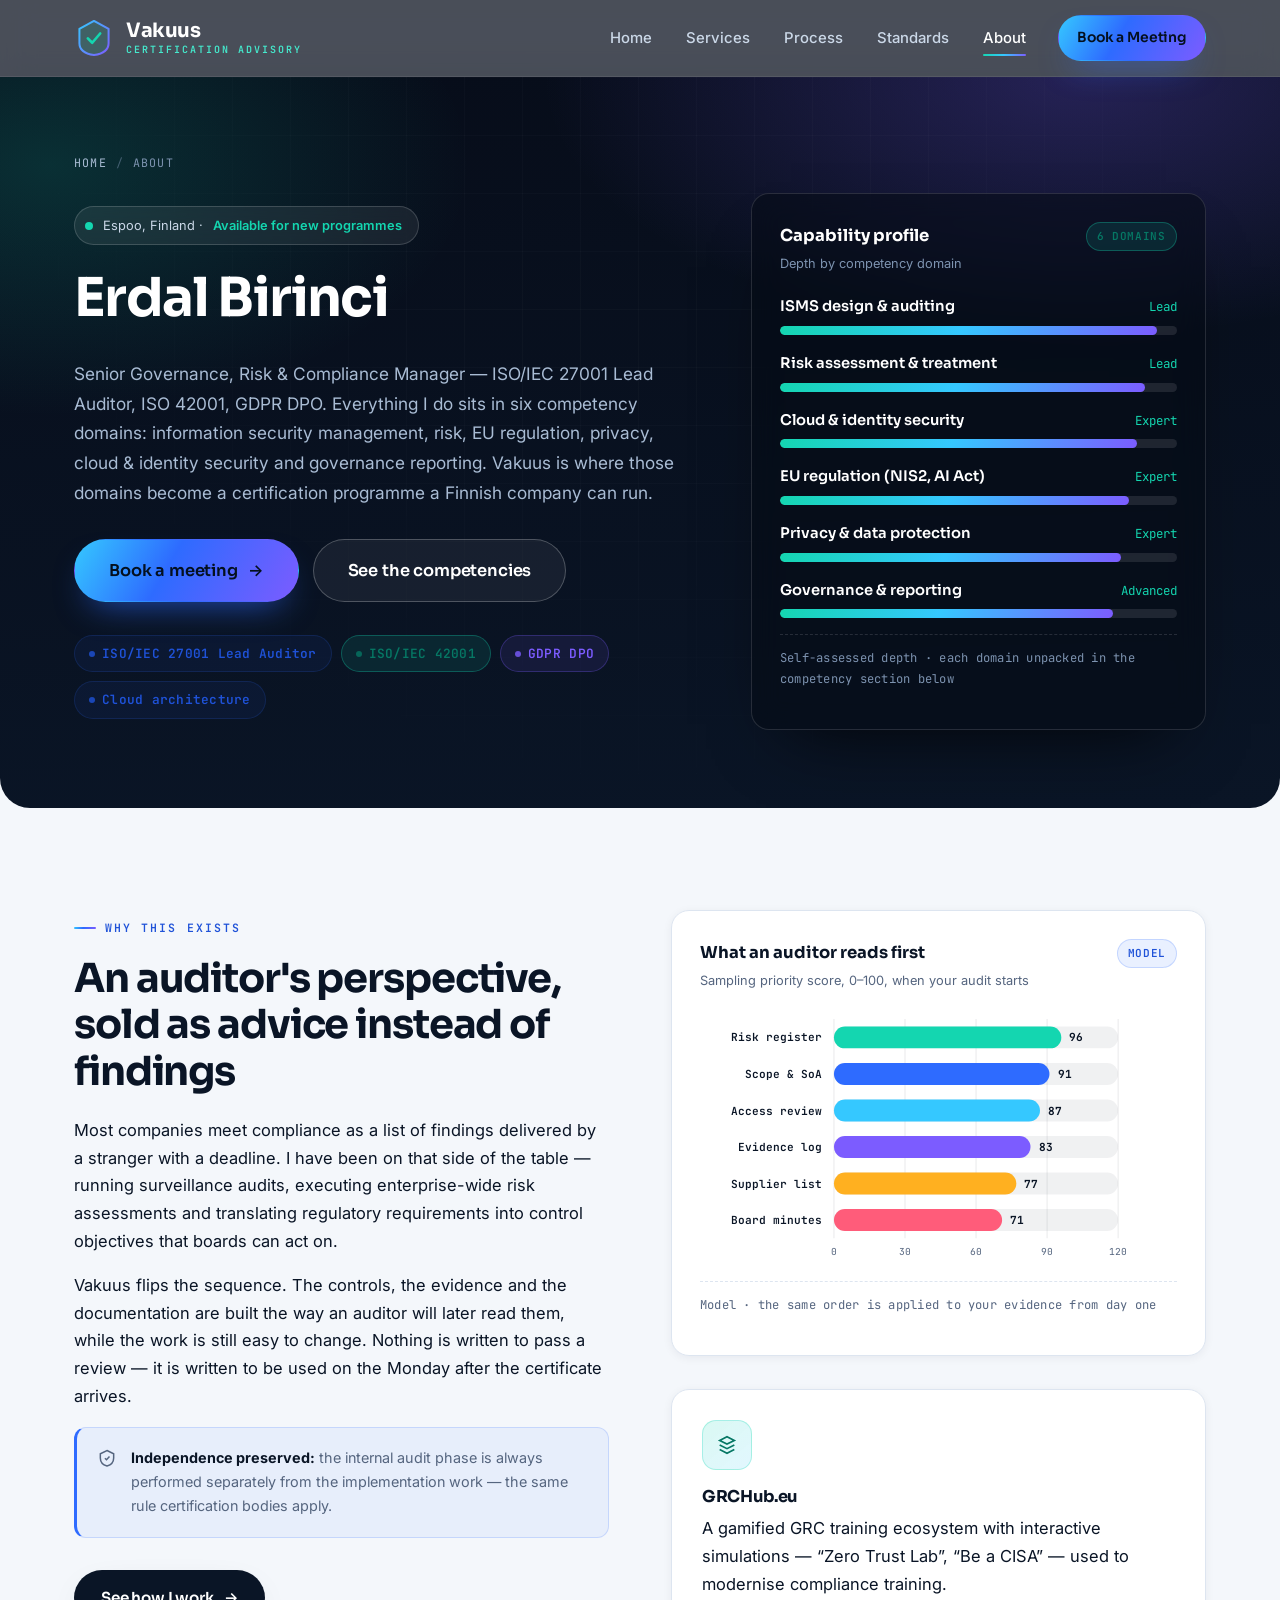
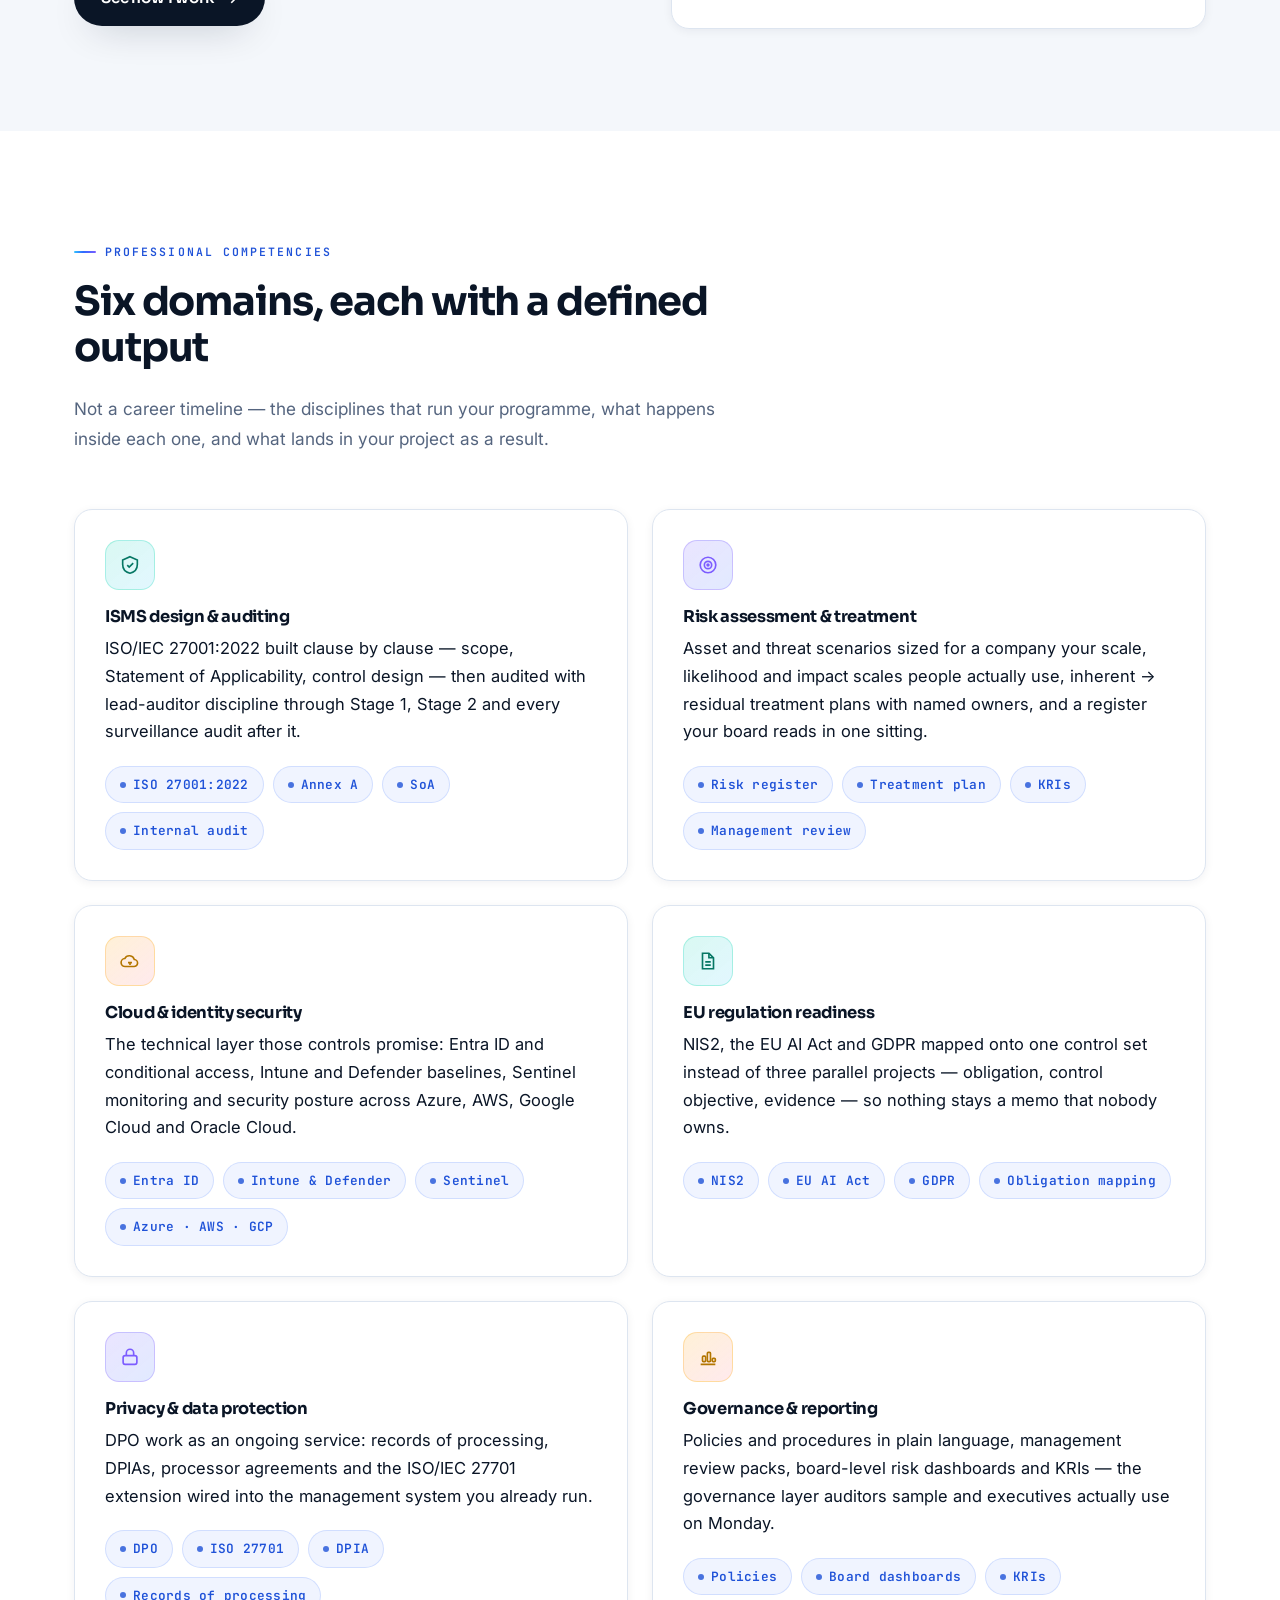
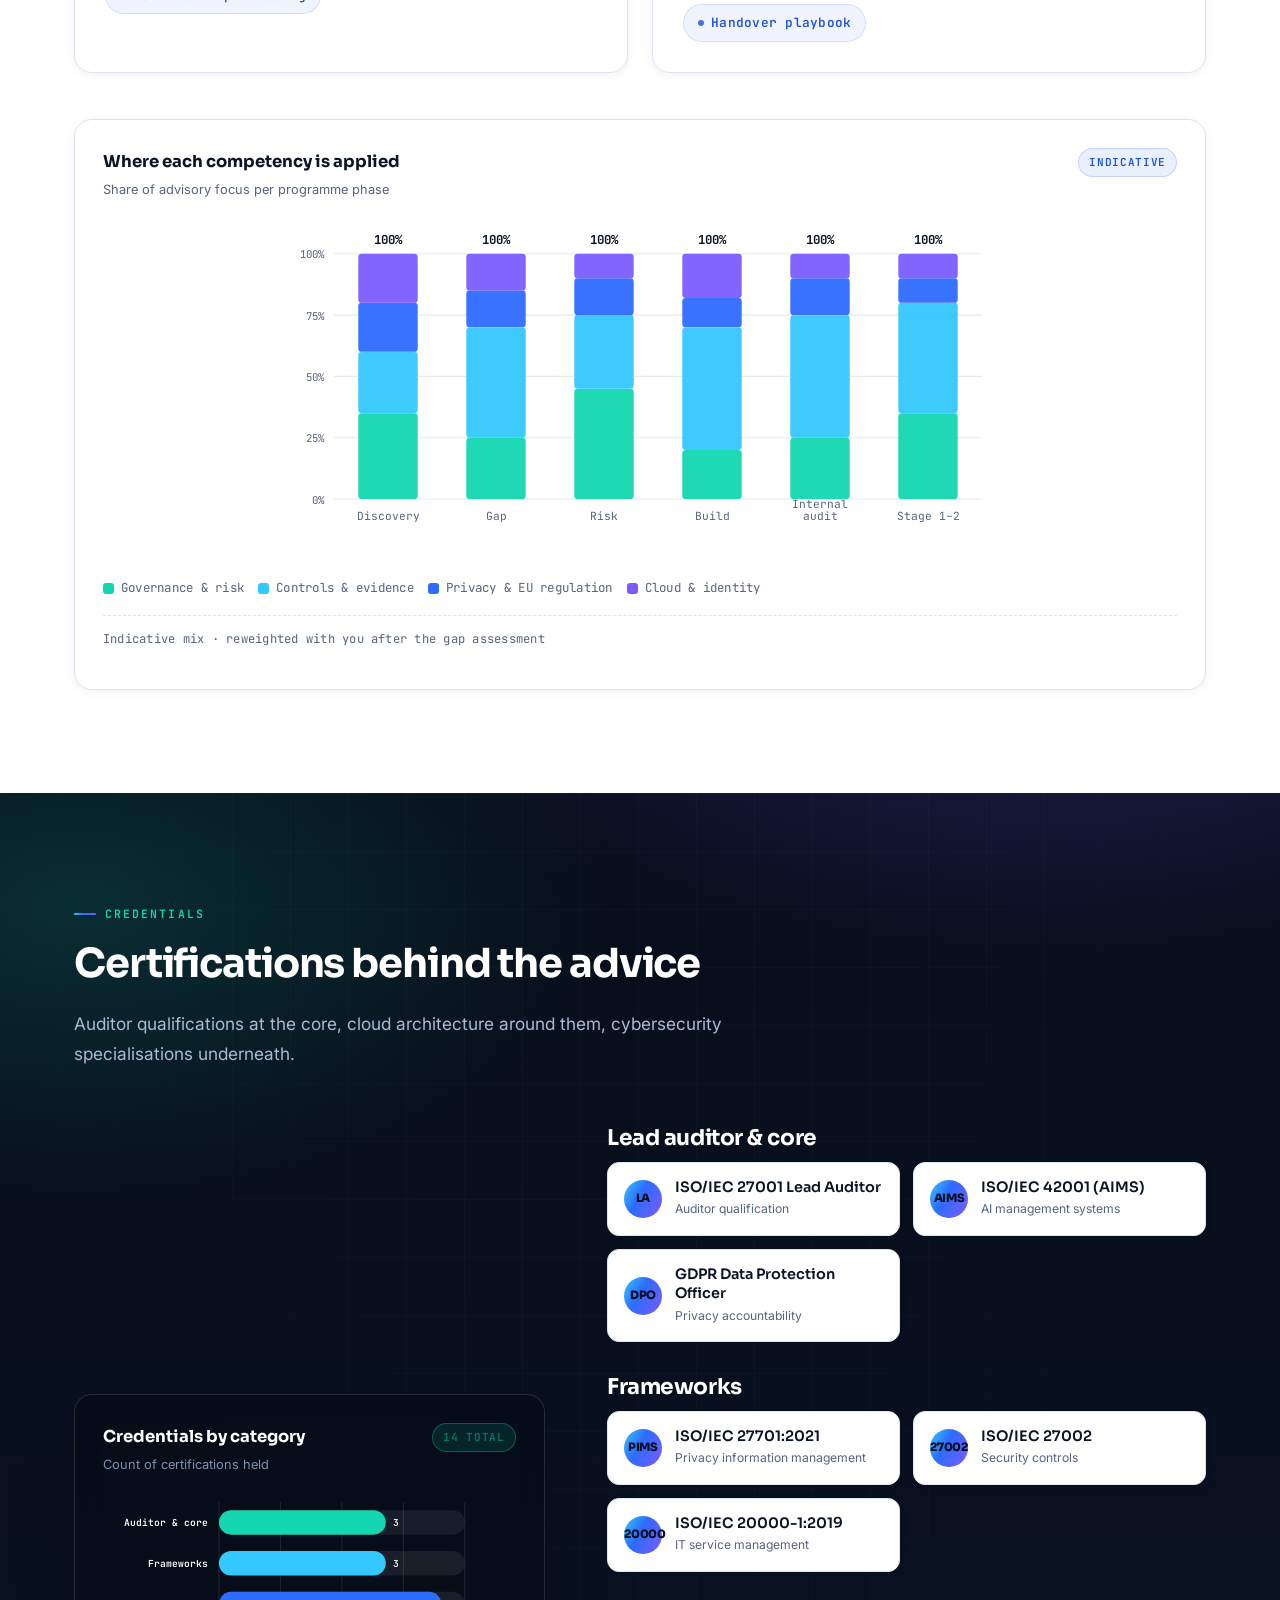
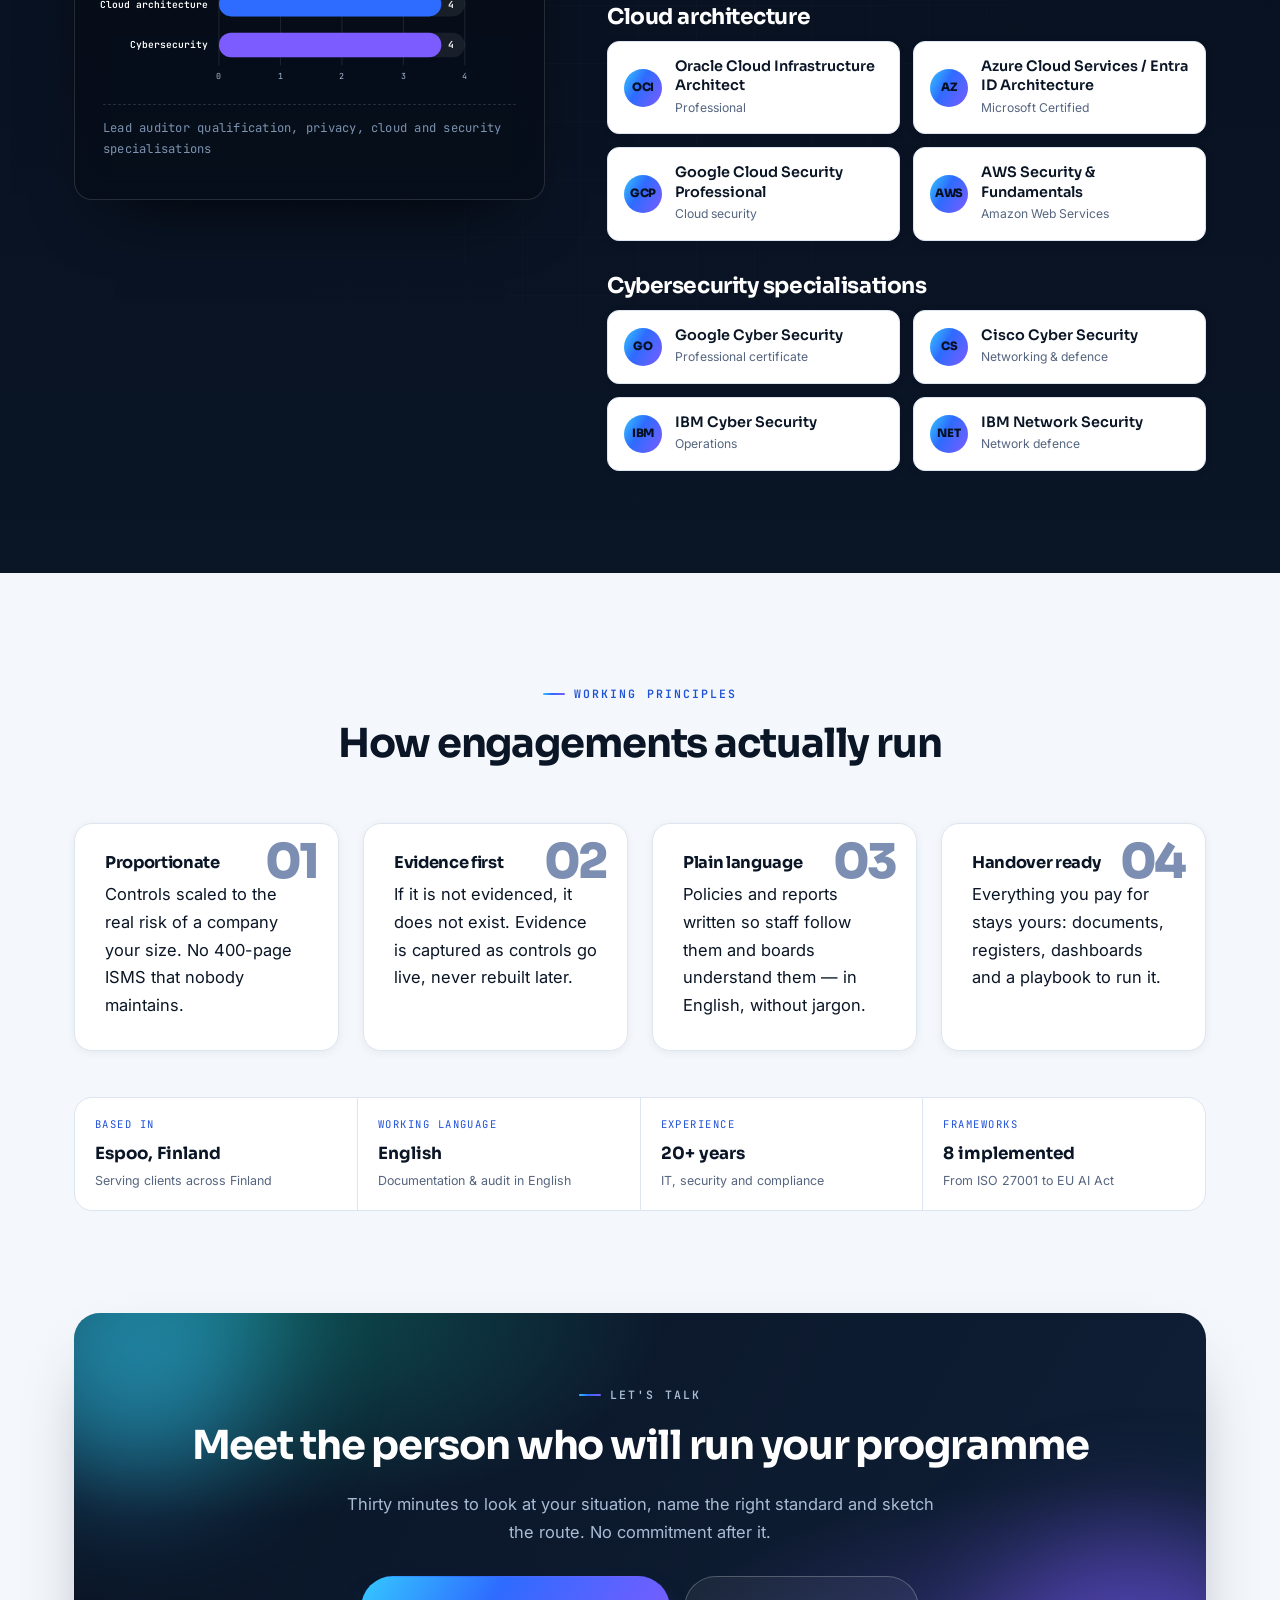
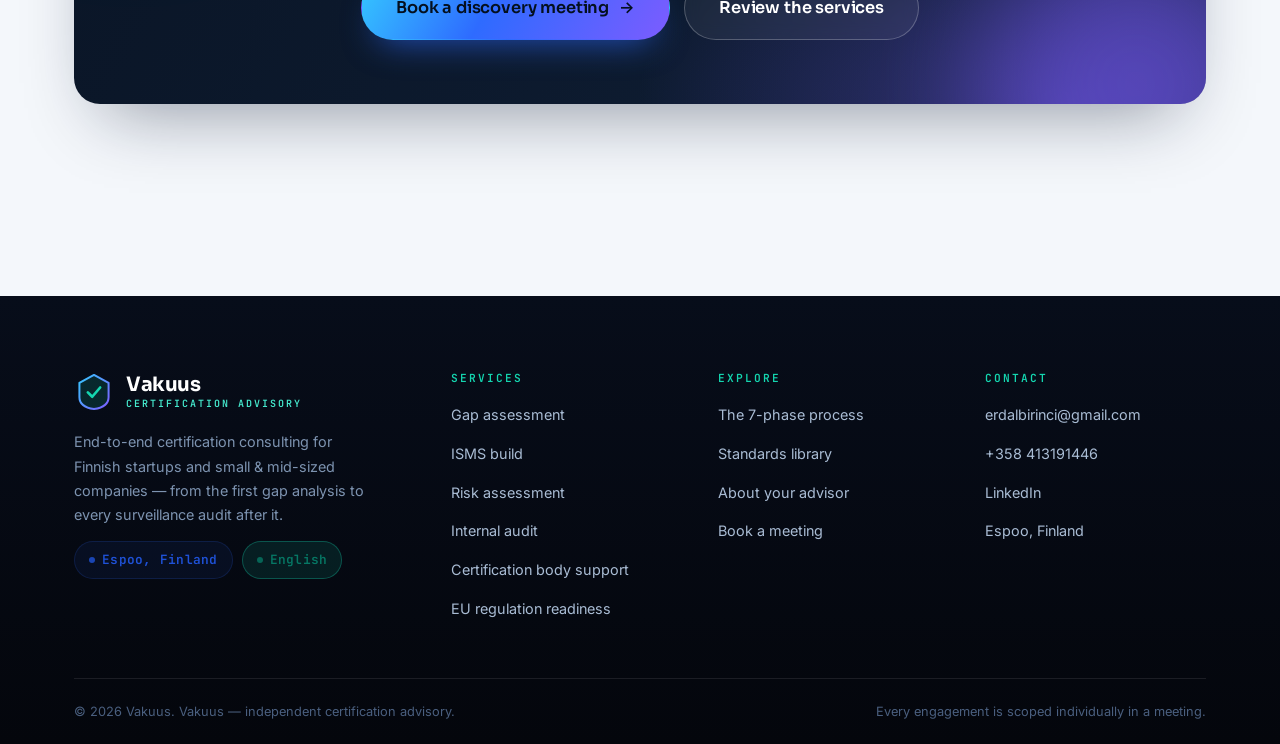
==== about.html @ d01d2ae3 "Initial commit: Vakuus certification advisory marketing site" ====
<!DOCTYPE html>
<html lang="en">
<head>
<meta charset="utf-8">
<meta name="viewport" content="width=device-width, initial-scale=1">
<title>About — Erdal Birinci, ISO 27001 Lead Auditor &amp; Senior GRC Manager | Vakuus</title>
<meta name="description" content="Erdal Birinci is an ISO/IEC 27001 Lead Auditor and Senior GRC Manager working across six competency domains: ISMS design, risk assessment, EU regulation, privacy, cloud &amp; identity security and governance reporting — the advisor behind Vakuus in Espoo, Finland.">
<meta name="theme-color" content="#070d1a">
<meta property="og:type" content="profile">
<meta property="og:title" content="About your advisor — Vakuus">
<meta property="og:description" content="Six competency domains — ISMS design, risk, EU regulation, privacy, cloud &amp; identity security and governance reporting — and an auditor's eye for what passes the audit.">
<meta property="og:locale" content="en_GB">
<link rel="canonical" href="https://vakuus.fi/about.html">
<link rel="icon" href="data:image/svg+xml,%3Csvg xmlns='http://www.w3.org/2000/svg' viewBox='0 0 64 64'%3E%3Cdefs%3E%3ClinearGradient id='g' x1='0' y1='0' x2='1' y2='1'%3E%3Cstop offset='0' stop-color='%2335c8ff'/%3E%3Cstop offset='1' stop-color='%237c5cff'/%3E%3C/linearGradient%3E%3C/defs%3E%3Crect width='64' height='64' rx='14' fill='%23070d1a'/%3E%3Cpath d='M15 17h10l7 23 7-23h10L36 50h-8z' fill='url(%23g)'/%3E%3C/svg%3E">
<link rel="preconnect" href="https://fonts.googleapis.com">
<link rel="preconnect" href="https://fonts.gstatic.com" crossorigin>
<link href="https://fonts.googleapis.com/css2?family=Sora:wght@400;600;700;800&amp;family=Inter:wght@400;500;600;700&amp;family=JetBrains+Mono:wght@400;600&amp;display=swap" rel="stylesheet">
<link rel="stylesheet" href="assets/css/style.css">
</head>
<body>
<a class="skip-link" href="#main">Skip to content</a>

<header class="site-header">
  <div class="container nav-wrap">
    <a class="brand" href="index.html">
      <svg class="brand-mark" viewBox="0 0 48 48" aria-hidden="true">
        <defs><linearGradient id="bm1" x1="0" y1="0" x2="1" y2="1"><stop offset="0" stop-color="#35c8ff"/><stop offset="1" stop-color="#7c5cff"/></linearGradient></defs>
        <path d="M24 3.5 41.5 13v17.2c0 8.1-7.3 12.6-17.5 14.3C13.8 42.8 6.5 38.3 6.5 30.2V13z" fill="rgba(20,214,176,.14)" stroke="url(#bm1)" stroke-width="2.4" stroke-linejoin="round"/>
        <path d="M16.6 24.4l5.3 5.3 9.5-11.1" fill="none" stroke="#14d6b0" stroke-width="3.2" stroke-linecap="round" stroke-linejoin="round"/>
      </svg>
      <span class="brand-text">
        <span class="brand-name">Vakuus</span>
        <span class="brand-tag">Certification Advisory</span>
      </span>
    </a>
    <button class="nav-toggle" type="button" aria-label="Toggle navigation" aria-expanded="false" aria-controls="site-nav">
      <span></span><span></span><span></span>
    </button>
    <nav class="nav" id="site-nav" data-nav>
      <a href="index.html">Home</a>
      <a href="services.html">Services</a>
      <a href="process.html">Process</a>
      <a href="standards.html">Standards</a>
      <a href="about.html">About</a>
      <a class="btn btn-primary btn-sm nav-cta" href="contact.html">Book a Meeting</a>
    </nav>
  </div>
</header>

<main id="main">

  <!-- ============================ PAGE HERO ============================ -->
  <section class="page-hero">
    <div class="bg-grid" aria-hidden="true"></div>
    <div class="container">
      <nav class="breadcrumb" aria-label="Breadcrumb">
        <a href="index.html">Home</a><span class="sep">/</span><span>About</span>
      </nav>
      <div class="split split--wide-left">
        <div>
          <span class="hero-badge reveal"><span class="pulse-dot" aria-hidden="true"></span> Espoo, Finland · <b>Available for new programmes</b></span>
          <h1 class="h1 reveal" data-delay="1">Erdal Birinci</h1>
          <p class="lead reveal" data-delay="2">
            Senior Governance, Risk &amp; Compliance Manager — ISO/IEC 27001 Lead Auditor, ISO 42001,
            GDPR DPO. Everything I do sits in six competency domains: information security management,
            risk, EU regulation, privacy, cloud &amp; identity security and governance reporting.
            Vakuus is where those domains become a certification programme a Finnish company can run.
          </p>
          <div class="btn-group mt-3 reveal" data-delay="3">
            <a class="btn btn-primary btn-lg btn-arrow" href="contact.html">Book a meeting</a>
            <a class="btn btn-ghost btn-lg" href="#competencies">See the competencies</a>
          </div>
          <div class="chip-row mt-3 reveal" data-delay="4">
            <span class="chip">ISO/IEC 27001 Lead Auditor</span>
            <span class="chip chip--aurora">ISO/IEC 42001</span>
            <span class="chip chip--violet">GDPR DPO</span>
            <span class="chip">Cloud architecture</span>
          </div>
        </div>

        <div class="panel panel--dark reveal" data-delay="2">
          <div class="panel-head">
            <div>
              <p class="panel-title">Capability profile</p>
              <p class="panel-sub">Depth by competency domain</p>
            </div>
            <span class="badge badge--aurora">6 domains</span>
          </div>
          <div class="fit-row"><div class="fit-head"><span class="fit-label">ISMS design &amp; auditing</span><span class="fit-value">Lead</span></div><div class="fit-track"><i class="fit-fill" data-fill="95%"></i></div></div>
          <div class="fit-row"><div class="fit-head"><span class="fit-label">Risk assessment &amp; treatment</span><span class="fit-value">Lead</span></div><div class="fit-track"><i class="fit-fill" data-fill="92%"></i></div></div>
          <div class="fit-row"><div class="fit-head"><span class="fit-label">Cloud &amp; identity security</span><span class="fit-value">Expert</span></div><div class="fit-track"><i class="fit-fill" data-fill="90%"></i></div></div>
          <div class="fit-row"><div class="fit-head"><span class="fit-label">EU regulation (NIS2, AI Act)</span><span class="fit-value">Expert</span></div><div class="fit-track"><i class="fit-fill" data-fill="88%"></i></div></div>
          <div class="fit-row"><div class="fit-head"><span class="fit-label">Privacy &amp; data protection</span><span class="fit-value">Expert</span></div><div class="fit-track"><i class="fit-fill" data-fill="86%"></i></div></div>
          <div class="fit-row"><div class="fit-head"><span class="fit-label">Governance &amp; reporting</span><span class="fit-value">Advanced</span></div><div class="fit-track"><i class="fit-fill" data-fill="84%"></i></div></div>
          <p class="panel-foot">Self-assessed depth · each domain unpacked in the competency section below</p>
        </div>
      </div>
    </div>
  </section>

  <!-- ============================ STORY ============================ -->
  <section class="section">
    <div class="container">
      <div class="split split--top">
        <div class="sticky-col">
          <p class="eyebrow reveal">Why this exists</p>
          <h2 class="h2 reveal" data-delay="1">An auditor's perspective, sold as advice instead of findings</h2>
          <p class="reveal" data-delay="2">
            Most companies meet compliance as a list of findings delivered by a stranger with a deadline.
            I have been on that side of the table — running surveillance audits, executing enterprise-wide risk
            assessments and translating regulatory requirements into control objectives that boards can act on.
          </p>
          <p class="reveal" data-delay="2">
            Vakuus flips the sequence. The controls, the evidence and the documentation are built the way an
            auditor will later read them, while the work is still easy to change. Nothing is written to pass a
            review — it is written to be used on the Monday after the certificate arrives.
          </p>
          <div class="notice reveal" data-delay="3">
            <svg width="20" height="20" viewBox="0 0 24 24" fill="none" stroke="currentColor" stroke-width="1.8" style="flex:none;margin-top:2px" aria-hidden="true"><path d="M12 3l8 4v5c0 5-3.4 8.3-8 9.5C7.4 20.3 4 17 4 12V7z"/><path d="M9.5 12.2l1.9 1.9 3.6-4"/></svg>
            <div><b>Independence preserved:</b> the internal audit phase is always performed separately from the implementation work — the same rule certification bodies apply.</div>
          </div>
          <div class="btn-group mt-3 reveal" data-delay="3">
            <a class="btn btn-dark btn-arrow" href="process.html">See how I work</a>
          </div>
        </div>

        <div>
          <div class="panel reveal" data-delay="1">
            <div class="panel-head">
              <div>
                <p class="panel-title">What an auditor reads first</p>
                <p class="panel-sub">Sampling priority score, 0–100, when your audit starts</p>
              </div>
              <span class="badge">Model</span>
            </div>
            <svg class="chart" data-chart="bars" data-chart-config='{"labels":["Risk register","Scope &amp; SoA","Access review","Evidence log","Supplier list","Board minutes"],"values":[96,91,87,83,77,71],"unit":"","horizontal":true,"width":470,"height":250,"grid":4,"colors":["#14d6b0","#2e6bff","#35c8ff","#7c5cff","#ffb020","#ff5c7a"]}' role="img" aria-label="Model chart: sampling priority of six audit documents, highest first"></svg>
            <p class="panel-foot">Model · the same order is applied to your evidence from day one</p>
          </div>

          <div class="grid mt-3">
            <div class="card reveal">
              <div class="card-icon card-icon--aurora" aria-hidden="true">
                <svg width="22" height="22" viewBox="0 0 24 24" fill="none" stroke="currentColor" stroke-width="1.8"><path d="M4 7l8-4 8 4-8 4z"/><path d="M4 12l8 4 8-4M4 17l8 4 8-4"/></svg>
              </div>
              <h3 class="h4">GRCHub.eu</h3>
              <p class="mb-0">A gamified GRC training ecosystem with interactive simulations — “Zero Trust Lab”, “Be a CISA” — used to modernise compliance training.</p>
            </div>
          </div>
        </div>
      </div>
    </div>
  </section>

  <!-- ============================ COMPETENCIES ============================ -->
  <section class="section section--paper-2" id="competencies">
    <div class="container">
      <div class="section-head">
        <p class="eyebrow reveal">Professional competencies</p>
        <h2 class="h2 reveal" data-delay="1">Six domains, each with a defined output</h2>
        <p class="lead reveal" data-delay="2">Not a career timeline — the disciplines that run your programme, what happens inside each one, and what lands in your project as a result.</p>
      </div>

      <div class="grid grid-2">
        <div class="card reveal">
          <div class="card-icon card-icon--aurora" aria-hidden="true">
            <svg width="22" height="22" viewBox="0 0 24 24" fill="none" stroke="currentColor" stroke-width="1.8"><path d="M12 3l8 3.5v5c0 5-3.4 8.4-8 9.5-4.6-1.1-8-4.5-8-9.5v-5z"/><path d="M9 12.2l2.1 2.1L15.5 10"/></svg>
          </div>
          <h3 class="h4">ISMS design &amp; auditing</h3>
          <p>ISO/IEC 27001:2022 built clause by clause — scope, Statement of Applicability, control design — then audited with lead-auditor discipline through Stage 1, Stage 2 and every surveillance audit after it.</p>
          <div class="chip-row mt-2">
            <span class="chip">ISO 27001:2022</span>
            <span class="chip">Annex A</span>
            <span class="chip">SoA</span>
            <span class="chip">Internal audit</span>
          </div>
        </div>

        <div class="card reveal" data-delay="1">
          <div class="card-icon card-icon--violet" aria-hidden="true">
            <svg width="22" height="22" viewBox="0 0 24 24" fill="none" stroke="currentColor" stroke-width="1.8"><circle cx="12" cy="12" r="8.5"/><circle cx="12" cy="12" r="4"/><circle cx="12" cy="12" r="1"/></svg>
          </div>
          <h3 class="h4">Risk assessment &amp; treatment</h3>
          <p>Asset and threat scenarios sized for a company your scale, likelihood and impact scales people actually use, inherent → residual treatment plans with named owners, and a register your board reads in one sitting.</p>
          <div class="chip-row mt-2">
            <span class="chip">Risk register</span>
            <span class="chip">Treatment plan</span>
            <span class="chip">KRIs</span>
            <span class="chip">Management review</span>
          </div>
        </div>

        <div class="card reveal" data-delay="2">
          <div class="card-icon card-icon--amber" aria-hidden="true">
            <svg width="22" height="22" viewBox="0 0 24 24" fill="none" stroke="currentColor" stroke-width="1.8"><path d="M7 18h9.2a3.8 3.8 0 0 0 .5-7.6A5.6 5.6 0 0 0 6.3 9.3 3.9 3.9 0 0 0 7 18z"/><path d="M9.8 13.8h4.4M12 13.8v2.6"/></svg>
          </div>
          <h3 class="h4">Cloud &amp; identity security</h3>
          <p>The technical layer those controls promise: Entra ID and conditional access, Intune and Defender baselines, Sentinel monitoring and security posture across Azure, AWS, Google Cloud and Oracle Cloud.</p>
          <div class="chip-row mt-2">
            <span class="chip">Entra ID</span>
            <span class="chip">Intune &amp; Defender</span>
            <span class="chip">Sentinel</span>
            <span class="chip">Azure · AWS · GCP</span>
          </div>
        </div>

        <div class="card reveal" data-delay="3">
          <div class="card-icon card-icon--aurora" aria-hidden="true">
            <svg width="22" height="22" viewBox="0 0 24 24" fill="none" stroke="currentColor" stroke-width="1.8"><path d="M6 3.5h7l5 5v12H6z"/><path d="M13 3.5v5h5"/><path d="M9 13h6M9 16.5h6"/></svg>
          </div>
          <h3 class="h4">EU regulation readiness</h3>
          <p>NIS2, the EU AI Act and GDPR mapped onto one control set instead of three parallel projects — obligation, control objective, evidence — so nothing stays a memo that nobody owns.</p>
          <div class="chip-row mt-2">
            <span class="chip">NIS2</span>
            <span class="chip">EU AI Act</span>
            <span class="chip">GDPR</span>
            <span class="chip">Obligation mapping</span>
          </div>
        </div>

        <div class="card reveal" data-delay="1">
          <div class="card-icon card-icon--violet" aria-hidden="true">
            <svg width="22" height="22" viewBox="0 0 24 24" fill="none" stroke="currentColor" stroke-width="1.8"><rect x="4.5" y="10.5" width="15" height="9.5" rx="2.2"/><path d="M8 10.5V7.5a4 4 0 0 1 8 0v3"/></svg>
          </div>
          <h3 class="h4">Privacy &amp; data protection</h3>
          <p>DPO work as an ongoing service: records of processing, DPIAs, processor agreements and the ISO/IEC 27701 extension wired into the management system you already run.</p>
          <div class="chip-row mt-2">
            <span class="chip">DPO</span>
            <span class="chip">ISO 27701</span>
            <span class="chip">DPIA</span>
            <span class="chip">Records of processing</span>
          </div>
        </div>

        <div class="card reveal" data-delay="2">
          <div class="card-icon card-icon--amber" aria-hidden="true">
            <svg width="22" height="22" viewBox="0 0 24 24" fill="none" stroke="currentColor" stroke-width="1.8"><path d="M4 20h16"/><rect x="6" y="11" width="3.4" height="6" rx="1"/><rect x="11.3" y="7" width="3.4" height="10" rx="1"/><rect x="16.6" y="13.5" width="3.4" height="3.5" rx="1"/></svg>
          </div>
          <h3 class="h4">Governance &amp; reporting</h3>
          <p>Policies and procedures in plain language, management review packs, board-level risk dashboards and KRIs — the governance layer auditors sample and executives actually use on Monday.</p>
          <div class="chip-row mt-2">
            <span class="chip">Policies</span>
            <span class="chip">Board dashboards</span>
            <span class="chip">KRIs</span>
            <span class="chip">Handover playbook</span>
          </div>
        </div>
      </div>

      <div class="panel reveal mt-4">
        <div class="panel-head">
          <div>
            <p class="panel-title">Where each competency is applied</p>
            <p class="panel-sub">Share of advisory focus per programme phase</p>
          </div>
          <span class="badge">Indicative</span>
        </div>
        <svg class="chart" style="max-width:720px;margin:0 auto" data-chart="stack" data-chart-config='{"labels":["Discovery","Gap","Risk","Build","Internal audit","Stage 1–2"],"series":[{"label":"Governance &amp; risk","values":[35,25,45,20,25,35],"color":"#14d6b0"},{"label":"Controls &amp; evidence","values":[25,45,30,50,50,45],"color":"#35c8ff"},{"label":"Privacy &amp; EU regulation","values":[20,15,15,12,15,10],"color":"#2e6bff"},{"label":"Cloud &amp; identity","values":[20,15,10,18,10,10],"color":"#7c5cff"}],"unit":"%","width":640,"height":300,"grid":4}' role="img" aria-label="Stacked bar chart of advisory focus share by competency across six programme phases"></svg>
        <div class="legend mt-2">
          <span class="legend-item"><span class="legend-swatch" style="background:#14d6b0"></span>Governance &amp; risk</span>
          <span class="legend-item"><span class="legend-swatch" style="background:#35c8ff"></span>Controls &amp; evidence</span>
          <span class="legend-item"><span class="legend-swatch" style="background:#2e6bff"></span>Privacy &amp; EU regulation</span>
          <span class="legend-item"><span class="legend-swatch" style="background:#7c5cff"></span>Cloud &amp; identity</span>
        </div>
        <p class="panel-foot">Indicative mix · reweighted with you after the gap assessment</p>
      </div>
    </div>
  </section>

  <!-- ============================ CREDENTIALS ============================ -->
  <section class="section section--dark" id="credentials">
    <div class="bg-grid" aria-hidden="true"></div>
    <div class="container">
      <div class="section-head">
        <p class="eyebrow reveal">Credentials</p>
        <h2 class="h2 reveal" data-delay="1">Certifications behind the advice</h2>
        <p class="lead reveal" data-delay="2">Auditor qualifications at the core, cloud architecture around them, cybersecurity specialisations underneath.</p>
      </div>

      <div class="split split--wide-right">
        <div class="panel panel--dark reveal sticky-col">
          <div class="panel-head">
            <div>
              <p class="panel-title">Credentials by category</p>
              <p class="panel-sub">Count of certifications held</p>
            </div>
            <span class="badge badge--aurora">14 total</span>
          </div>
          <svg class="chart" data-chart="bars" data-chart-config='{"labels":["Auditor &amp; core","Frameworks","Cloud architecture","Cybersecurity"],"values":[3,3,4,4],"unit":"","horizontal":true,"width":470,"height":220,"grid":4,"colors":["#14d6b0","#35c8ff","#2e6bff","#7c5cff"]}' role="img" aria-label="Credential counts by category"></svg>
          <p class="panel-foot">Lead auditor qualification, privacy, cloud and security specialisations</p>
        </div>

        <div>
          <h3 class="h3 reveal">Lead auditor &amp; core</h3>
          <div class="cert-grid mb-3 reveal" data-delay="1">
            <div class="cert"><span class="cert-seal">LA</span><div><div class="cert-name">ISO/IEC 27001 Lead Auditor</div><div class="cert-sub">Auditor qualification</div></div></div>
            <div class="cert"><span class="cert-seal">AIMS</span><div><div class="cert-name">ISO/IEC 42001 (AIMS)</div><div class="cert-sub">AI management systems</div></div></div>
            <div class="cert"><span class="cert-seal">DPO</span><div><div class="cert-name">GDPR Data Protection Officer</div><div class="cert-sub">Privacy accountability</div></div></div>
          </div>

          <h3 class="h3 reveal">Frameworks</h3>
          <div class="cert-grid mb-3 reveal" data-delay="1">
            <div class="cert"><span class="cert-seal">PIMS</span><div><div class="cert-name">ISO/IEC 27701:2021</div><div class="cert-sub">Privacy information management</div></div></div>
            <div class="cert"><span class="cert-seal">27002</span><div><div class="cert-name">ISO/IEC 27002</div><div class="cert-sub">Security controls</div></div></div>
            <div class="cert"><span class="cert-seal">20000</span><div><div class="cert-name">ISO/IEC 20000-1:2019</div><div class="cert-sub">IT service management</div></div></div>
          </div>

          <h3 class="h3 reveal">Cloud architecture</h3>
          <div class="cert-grid mb-3 reveal" data-delay="2">
            <div class="cert"><span class="cert-seal">OCI</span><div><div class="cert-name">Oracle Cloud Infrastructure Architect</div><div class="cert-sub">Professional</div></div></div>
            <div class="cert"><span class="cert-seal">AZ</span><div><div class="cert-name">Azure Cloud Services / Entra ID Architecture</div><div class="cert-sub">Microsoft Certified</div></div></div>
            <div class="cert"><span class="cert-seal">GCP</span><div><div class="cert-name">Google Cloud Security Professional</div><div class="cert-sub">Cloud security</div></div></div>
            <div class="cert"><span class="cert-seal">AWS</span><div><div class="cert-name">AWS Security &amp; Fundamentals</div><div class="cert-sub">Amazon Web Services</div></div></div>
          </div>

          <h3 class="h3 reveal">Cybersecurity specialisations</h3>
          <div class="cert-grid reveal" data-delay="2">
            <div class="cert"><span class="cert-seal">GO</span><div><div class="cert-name">Google Cyber Security</div><div class="cert-sub">Professional certificate</div></div></div>
            <div class="cert"><span class="cert-seal">CS</span><div><div class="cert-name">Cisco Cyber Security</div><div class="cert-sub">Networking &amp; defence</div></div></div>
            <div class="cert"><span class="cert-seal">IBM</span><div><div class="cert-name">IBM Cyber Security</div><div class="cert-sub">Operations</div></div></div>
            <div class="cert"><span class="cert-seal">NET</span><div><div class="cert-name">IBM Network Security</div><div class="cert-sub">Network defence</div></div></div>
          </div>
        </div>
      </div>
    </div>
  </section>

  <!-- ============================ PRINCIPLES ============================ -->
  <section class="section">
    <div class="container">
      <div class="section-head section-head--center">
        <p class="eyebrow reveal">Working principles</p>
        <h2 class="h2 reveal" data-delay="1">How engagements actually run</h2>
      </div>
      <div class="grid grid-4">
        <div class="card reveal">
          <div class="card-num">01</div>
          <h3 class="h4">Proportionate</h3>
          <p class="mb-0">Controls scaled to the real risk of a company your size. No 400-page ISMS that nobody maintains.</p>
        </div>
        <div class="card reveal" data-delay="1">
          <div class="card-num">02</div>
          <h3 class="h4">Evidence first</h3>
          <p class="mb-0">If it is not evidenced, it does not exist. Evidence is captured as controls go live, never rebuilt later.</p>
        </div>
        <div class="card reveal" data-delay="2">
          <div class="card-num">03</div>
          <h3 class="h4">Plain language</h3>
          <p class="mb-0">Policies and reports written so staff follow them and boards understand them — in English, without jargon.</p>
        </div>
        <div class="card reveal" data-delay="3">
          <div class="card-num">04</div>
          <h3 class="h4">Handover ready</h3>
          <p class="mb-0">Everything you pay for stays yours: documents, registers, dashboards and a playbook to run it.</p>
        </div>
      </div>

      <div class="meta-strip mt-4 reveal">
        <div><div class="k">Based in</div><div class="v">Espoo, Finland</div><div class="s">Serving clients across Finland</div></div>
        <div><div class="k">Working language</div><div class="v">English</div><div class="s">Documentation &amp; audit in English</div></div>
        <div><div class="k">Experience</div><div class="v">20+ years</div><div class="s">IT, security and compliance</div></div>
        <div><div class="k">Frameworks</div><div class="v">8 implemented</div><div class="s">From ISO 27001 to EU AI Act</div></div>
      </div>
    </div>
  </section>

  <!-- ============================ CTA ============================ -->
  <section class="section section--flush-top">
    <div class="container">
      <div class="cta-band cta-orbs reveal">
        <div class="cta-band-inner">
          <p class="eyebrow" style="justify-content:center">Let's talk</p>
          <h2 class="h2">Meet the person who will run your programme</h2>
          <p>Thirty minutes to look at your situation, name the right standard and sketch the route. No commitment after it.</p>
          <div class="btn-group">
            <a class="btn btn-primary btn-lg btn-arrow" href="contact.html">Book a discovery meeting</a>
            <a class="btn btn-ghost btn-lg" href="services.html">Review the services</a>
          </div>
        </div>
      </div>
    </div>
  </section>

</main>

<footer class="site-footer">
  <div class="container">
    <div class="footer-grid">
      <div class="footer-brand">
        <a class="brand" href="index.html">
          <svg class="brand-mark" viewBox="0 0 48 48" aria-hidden="true">
            <defs><linearGradient id="bm2" x1="0" y1="0" x2="1" y2="1"><stop offset="0" stop-color="#35c8ff"/><stop offset="1" stop-color="#7c5cff"/></linearGradient></defs>
            <path d="M24 3.5 41.5 13v17.2c0 8.1-7.3 12.6-17.5 14.3C13.8 42.8 6.5 38.3 6.5 30.2V13z" fill="rgba(20,214,176,.14)" stroke="url(#bm2)" stroke-width="2.4" stroke-linejoin="round"/>
            <path d="M16.6 24.4l5.3 5.3 9.5-11.1" fill="none" stroke="#14d6b0" stroke-width="3.2" stroke-linecap="round" stroke-linejoin="round"/>
          </svg>
          <span class="brand-text">
            <span class="brand-name">Vakuus</span>
            <span class="brand-tag">Certification Advisory</span>
          </span>
        </a>
        <p>End-to-end certification consulting for Finnish startups and small &amp; mid-sized companies — from the first gap analysis to every surveillance audit after it.</p>
        <div class="chip-row">
          <span class="chip">Espoo, Finland</span>
          <span class="chip chip--aurora">English</span>
        </div>
      </div>

      <div class="footer-col">
        <h3>Services</h3>
        <ul>
          <li><a href="services.html#gap">Gap assessment</a></li>
          <li><a href="services.html#isms">ISMS build</a></li>
          <li><a href="services.html#risk">Risk assessment</a></li>
          <li><a href="services.html#audit">Internal audit</a></li>
          <li><a href="services.html#stage">Certification body support</a></li>
          <li><a href="services.html#regulatory">EU regulation readiness</a></li>
        </ul>
      </div>

      <div class="footer-col">
        <h3>Explore</h3>
        <ul>
          <li><a href="process.html">The 7-phase process</a></li>
          <li><a href="standards.html">Standards library</a></li>
          <li><a href="about.html">About your advisor</a></li>
          <li><a href="contact.html">Book a meeting</a></li>
        </ul>
      </div>

      <div class="footer-col">
        <h3>Contact</h3>
        <ul>
          <li><a href="mailto:erdalbirinci@gmail.com" data-contact="email">erdalbirinci@gmail.com</a></li>
          <li><a href="tel:+358413191446" data-contact="phone">+358 413191446</a></li>
          <li><a href="https://linkedin.com/in/codeforwhat/" data-contact="linkedin" target="_blank" rel="noopener">LinkedIn</a></li>
          <li><span data-contact="location">Espoo, Finland</span></li>
        </ul>
      </div>
    </div>

    <div class="footer-bottom">
      <span>© <span data-year>2026</span> <span data-company="name">Vakuus</span>. <span data-company="legal">Independent certification advisory</span>.</span>
      <span>Every engagement is scoped individually in a meeting.</span>
    </div>
  </div>
</footer>

<script src="assets/js/config.js"></script>
<script src="assets/js/charts.js"></script>
<script src="assets/js/app.js"></script>
</body>
</html>
---- assets/css/style.css ----
/* ==========================================================================
   VAKUUS — Certification Advisory
   Design system: Aurora / Nordic
   ========================================================================== */

/* ---------- Tokens ---------- */
:root {
  /* Core palette */
  --ink:        #05070d;
  --navy-900:   #070d1a;
  --navy-800:   #0a1526;
  --navy-700:   #0f1f36;
  --navy-600:   #16294a;
  --slate-500:  #4a5f7f;
  --steel-400:  #7d93b0;
  --mist-300:   #a9bcd4;
  --mist-200:   #cbd8e8;
  --paper:      #f4f7fb;
  --paper-2:    #e9eef6;
  --white:      #ffffff;

  /* Accents */
  --blue:       #2e6bff;
  --blue-600:   #1f52d8;
  --blue-300:   #7aa2ff;
  --aurora:     #14d6b0;
  --aurora-600: #067764; /* darkened for WCAG AA on light tints (>=4.7:1) */
  --violet:     #7c5cff;
  --amber:      #ffb020;
  --rose:       #ff5c7a;
  --cyan:       #35c8ff;

  /* Semantic */
  --bg:            var(--paper);
  --fg:            var(--navy-800);
  --muted:         #55657f;
  --line:          #dde5f0;
  --brand-gradient: linear-gradient(120deg, var(--cyan) 0%, var(--blue) 42%, var(--violet) 100%);
  --aurora-gradient: linear-gradient(115deg, var(--aurora) 0%, var(--cyan) 48%, var(--violet) 100%);

  /* Type */
  --font-head: "Sora", "Segoe UI", system-ui, -apple-system, sans-serif;
  --font-body: "Inter", "Segoe UI", system-ui, -apple-system, sans-serif;
  --font-mono: "JetBrains Mono", ui-monospace, "SFMono-Regular", Consolas, monospace;

  /* Metrics */
  --container: 1200px;
  --radius:    18px;
  --radius-sm: 12px;
  --radius-lg: 26px;
  --shadow-sm: 0 2px 10px rgba(9, 20, 44, .06);
  --shadow:    0 14px 40px -18px rgba(9, 20, 44, .30);
  --shadow-lg: 0 34px 70px -30px rgba(9, 20, 44, .45);
  --header-h:  76px;
}

/* ---------- Reset / base ---------- */
*, *::before, *::after { box-sizing: border-box; }

html { scroll-behavior: smooth; -webkit-text-size-adjust: 100%; }

body {
  margin: 0;
  font-family: var(--font-body);
  font-size: 16.5px;
  line-height: 1.68;
  color: var(--fg);
  background: var(--bg);
  -webkit-font-smoothing: antialiased;
  text-rendering: optimizeLegibility;
  overflow-x: hidden;
}

img, svg { max-width: 100%; display: block; }
a { color: var(--blue-600); text-decoration: none; }
a:hover { text-decoration: none; }
button { font: inherit; cursor: pointer; }
h1, h2, h3, h4, h5 {
  font-family: var(--font-head);
  line-height: 1.16;
  letter-spacing: -.02em;
  margin: 0 0 .55em;
  color: var(--navy-800);
  font-weight: 700;
}
p { margin: 0 0 1em; }
ul { margin: 0; padding: 0; list-style: none; }
::selection { background: var(--blue); color: #fff; }

:focus-visible {
  outline: 3px solid var(--blue);
  outline-offset: 3px;
  border-radius: 4px;
}

.skip-link {
  position: absolute; left: -999px; top: 0; z-index: 999;
  background: var(--navy-800); color: #fff; padding: 12px 18px; border-radius: 0 0 10px 0;
}
.skip-link:focus { left: 0; }

/* ---------- Layout ---------- */
[id] { scroll-margin-top: calc(var(--header-h) + 22px); }

.container {
  width: 100%;
  max-width: var(--container);
  margin-inline: auto;
  padding-inline: clamp(18px, 4vw, 34px);
}
.container--wide { max-width: 1340px; }
.container--narrow { max-width: 880px; }

.section { padding: clamp(64px, 8vw, 108px) 0; position: relative; }
.section--tight { padding: clamp(48px, 6vw, 76px) 0; }
.section--flush-top { padding-top: 0; }

.section--dark {
  background:
    radial-gradient(1100px 520px at 82% -10%, rgba(124, 92, 255, .22), transparent 62%),
    radial-gradient(900px 500px at 6% 8%, rgba(20, 214, 176, .16), transparent 60%),
    linear-gradient(180deg, var(--navy-900), var(--navy-800));
  color: var(--mist-200);
}
.section--dark h1, .section--dark h2, .section--dark h3, .section--dark h4 { color: #fff; }
.section--dark p { color: var(--mist-300); }

.section--paper-2 { background: var(--white); }

/* Decorative grid backdrop */
.bg-grid { position: absolute; inset: 0; pointer-events: none; opacity: .5;
  background-image:
    linear-gradient(rgba(255,255,255,.045) 1px, transparent 1px),
    linear-gradient(90deg, rgba(255,255,255,.045) 1px, transparent 1px);
  background-size: 58px 58px;
  mask-image: radial-gradient(ellipse at 50% 0%, #000 30%, transparent 78%);
}

/* ---------- Typography helpers ---------- */
.eyebrow {
  display: inline-flex; align-items: center; gap: 9px;
  font-family: var(--font-mono);
  font-size: 11.5px; letter-spacing: .18em; text-transform: uppercase;
  color: var(--blue-600); font-weight: 600;
  margin-bottom: 18px;
}
.eyebrow::before {
  content: ""; width: 22px; height: 2px; border-radius: 2px;
  background: var(--brand-gradient);
}
.section--dark .eyebrow { color: var(--aurora); }

.h-display {
  font-size: clamp(2.35rem, 5.4vw, 4.15rem);
  letter-spacing: -.035em;
  line-height: 1.04;
}
.h1 { font-size: clamp(2.05rem, 4.4vw, 3.35rem); letter-spacing: -.03em; }
.h2 { font-size: clamp(1.7rem, 3.2vw, 2.5rem); letter-spacing: -.028em; }
.h3 { font-size: clamp(1.16rem, 1.7vw, 1.4rem); }
.h4 { font-size: 1.02rem; }

.lead {
  font-size: clamp(1.03rem, 1.35vw, 1.18rem);
  color: var(--muted);
  line-height: 1.72;
  max-width: 62ch;
}
.section--dark .lead { color: var(--mist-300); }

.text-gradient {
  background: var(--brand-gradient);
  -webkit-background-clip: text; background-clip: text;
  color: transparent;
}
.text-center { text-align: center; }
.muted { color: var(--muted); }
.section--dark .muted { color: var(--mist-300); }
.mono { font-family: var(--font-mono); }

.section-head { max-width: 760px; margin-bottom: clamp(34px, 4.5vw, 56px); }
.section-head--center { margin-inline: auto; text-align: center; }
.section-head--center .lead { margin-inline: auto; }
.section-head--center .eyebrow { justify-content: center; }

/* ---------- Buttons ---------- */
.btn {
  --btn-bg: var(--navy-800);
  --btn-fg: #fff;
  display: inline-flex; align-items: center; justify-content: center; gap: 10px;
  padding: 14px 26px;
  border: 1px solid transparent;
  border-radius: 999px;
  background: var(--btn-bg); color: var(--btn-fg);
  font-family: var(--font-head); font-weight: 600; font-size: .95rem;
  letter-spacing: -.01em;
  transition: transform .22s cubic-bezier(.2,.7,.3,1), box-shadow .22s, background .22s, color .22s, border-color .22s;
  position: relative; overflow: hidden;
  white-space: nowrap;
}
.btn svg { flex: none; }
.btn:hover { transform: translateY(-2px); }
.btn:active { transform: translateY(0); }

.btn-primary {
  background: var(--brand-gradient);
  color: #04101f;
  box-shadow: 0 16px 34px -16px rgba(46, 107, 255, .75);
}
.btn-primary:hover { box-shadow: 0 22px 44px -16px rgba(46, 107, 255, .85); }

.btn-dark { background: var(--navy-800); color: #fff; box-shadow: var(--shadow); }
.btn-dark:hover { background: var(--navy-700); }

.btn-ghost {
  background: rgba(255,255,255,.06);
  border-color: rgba(255,255,255,.24);
  color: #fff;
  backdrop-filter: blur(8px);
}
.btn-ghost:hover { background: rgba(255,255,255,.13); border-color: rgba(255,255,255,.45); }

.btn-outline {
  background: transparent;
  border-color: var(--line);
  color: var(--navy-800);
}
.btn-outline:hover { border-color: var(--blue); color: var(--blue-600); background: rgba(46,107,255,.05); }

.btn-light { background: #fff; color: var(--navy-800); }
.btn-light:hover { background: var(--paper); }

.btn-lg { padding: 17px 34px; font-size: 1.02rem; }
.btn-sm { padding: 10px 18px; font-size: .87rem; }
.btn-block { width: 100%; }

.btn-group { display: flex; flex-wrap: wrap; gap: 14px; align-items: center; }

.btn-arrow::after {
  content: "→";
  font-family: var(--font-body);
  transition: transform .22s;
}
.btn-arrow:hover::after { transform: translateX(4px); }

/* ---------- Header / nav ---------- */
.site-header {
  position: sticky; top: 0; z-index: 90;
  background: rgba(7, 13, 26, .72);
  backdrop-filter: blur(16px) saturate(140%);
  -webkit-backdrop-filter: blur(16px) saturate(140%);
  border-bottom: 1px solid rgba(255,255,255,.07);
  transition: background .3s, box-shadow .3s;
}
.site-header.is-stuck {
  background: rgba(5, 9, 18, .93);
  box-shadow: 0 12px 40px -22px rgba(0,0,0,.9);
}
.nav-wrap { display: flex; align-items: center; justify-content: space-between; gap: 20px; min-height: var(--header-h); }

.brand { display: flex; align-items: center; gap: 12px; color: #fff; }
.brand-mark { width: 40px; height: 40px; flex: none; }
.brand-text { display: flex; flex-direction: column; line-height: 1.05; }
.brand-name {
  font-family: var(--font-head); font-weight: 700; font-size: 1.24rem;
  letter-spacing: -.02em; color: #fff;
}
.brand-tag {
  font-family: var(--font-mono); font-size: 10px; letter-spacing: .2em;
  text-transform: uppercase; color: #45e9cd; font-weight: 600; margin-top: 3px;
}

.nav { display: flex; align-items: center; gap: 6px; }
.nav a:not(.btn) {
  position: relative;
  padding: 9px 14px;
  border-radius: 999px;
  color: var(--mist-200);
  font-size: .93rem; font-weight: 500;
  transition: color .2s, background .2s;
}
.nav a:not(.btn):hover { color: #fff; background: rgba(255,255,255,.08); }
.nav a:not(.btn).is-active { color: #fff; }
.nav a:not(.btn).is-active::after {
  content: ""; position: absolute; left: 14px; right: 14px; bottom: 3px;
  height: 2px; border-radius: 2px; background: var(--aurora-gradient);
}
.nav .nav-cta { margin-left: 12px; }

.nav-toggle {
  display: none;
  width: 44px; height: 44px;
  background: rgba(255,255,255,.08);
  border: 1px solid rgba(255,255,255,.16);
  border-radius: 12px;
  align-items: center; justify-content: center;
  flex-direction: column; gap: 5px;
  padding: 0;
}
.nav-toggle span { display: block; width: 19px; height: 2px; background: #fff; border-radius: 2px; transition: transform .25s, opacity .2s; }
.nav-toggle[aria-expanded="true"] span:nth-child(1) { transform: translateY(7px) rotate(45deg); }
.nav-toggle[aria-expanded="true"] span:nth-child(2) { opacity: 0; }
.nav-toggle[aria-expanded="true"] span:nth-child(3) { transform: translateY(-7px) rotate(-45deg); }

/* ---------- Hero ---------- */
.hero {
  position: relative;
  background:
    radial-gradient(1000px 560px at 88% 0%, rgba(124, 92, 255, .30), transparent 60%),
    radial-gradient(760px 480px at 0% 18%, rgba(20, 214, 176, .20), transparent 62%),
    linear-gradient(175deg, var(--navy-900) 0%, var(--navy-800) 55%, var(--navy-700) 100%);
  color: var(--mist-200);
  padding: clamp(58px, 7vw, 96px) 0 clamp(64px, 8vw, 108px);
  overflow: hidden;
  border-bottom-left-radius: 34px;
  border-bottom-right-radius: 34px;
}
.hero h1, .hero h2, .hero h3 { color: #fff; }
.hero .lead { color: var(--mist-300); }

.hero-grid {
  display: grid;
  grid-template-columns: minmax(0, 1.05fr) minmax(0, .95fr);
  gap: clamp(34px, 5vw, 64px);
  align-items: center;
}
.hero-copy { position: relative; z-index: 2; }

.hero-badge {
  display: inline-flex; align-items: center; gap: 10px;
  padding: 8px 16px 8px 10px;
  background: rgba(255,255,255,.07);
  border: 1px solid rgba(255,255,255,.16);
  border-radius: 999px;
  font-size: .8rem; color: var(--mist-200);
  margin-bottom: 22px;
  backdrop-filter: blur(8px);
}
.hero-badge b { color: var(--aurora); font-weight: 600; }
.pulse-dot {
  width: 8px; height: 8px; border-radius: 50%; background: var(--aurora);
  box-shadow: 0 0 0 0 rgba(20,214,176,.65);
  animation: pulse 2.4s infinite;
}
@keyframes pulse {
  70% { box-shadow: 0 0 0 11px rgba(20,214,176,0); }
  100% { box-shadow: 0 0 0 0 rgba(20,214,176,0); }
}

.hero-actions { margin-top: 32px; }
.hero-note {
  margin-top: 22px;
  font-size: .87rem; color: var(--steel-400);
  display: flex; align-items: center; gap: 9px; flex-wrap: wrap;
}
.hero-note strong { color: var(--mist-200); font-weight: 600; }

/* Hero visual: readiness console */
.console {
  position: relative; z-index: 2;
  background: linear-gradient(160deg, rgba(255,255,255,.10), rgba(255,255,255,.035));
  border: 1px solid rgba(255,255,255,.15);
  border-radius: var(--radius-lg);
  padding: 22px;
  backdrop-filter: blur(18px);
  box-shadow: 0 44px 90px -44px rgba(0,0,0,.85);
}
.console-head {
  display: flex; align-items: center; justify-content: space-between;
  gap: 12px; padding-bottom: 16px; margin-bottom: 18px;
  border-bottom: 1px dashed rgba(255,255,255,.16);
}
.console-title {
  font-family: var(--font-mono); font-size: 10.5px; letter-spacing: .17em;
  text-transform: uppercase; color: var(--mist-300);
}
.console-status {
  display: inline-flex; align-items: center; gap: 7px;
  font-family: var(--font-mono); font-size: 10.5px; letter-spacing: .1em;
  color: var(--aurora); text-transform: uppercase;
}
.console-row { display: grid; grid-template-columns: auto 1fr; gap: 20px; align-items: center; }
.console-metrics { display: grid; gap: 12px; }
.console-tiles { display: grid; grid-template-columns: repeat(3, 1fr); gap: 12px; margin-top: 18px; }
.tile {
  background: rgba(5, 10, 20, .45);
  border: 1px solid rgba(255,255,255,.10);
  border-radius: var(--radius-sm);
  padding: 13px 14px;
}
.tile-label { font-family: var(--font-mono); font-size: 9.5px; letter-spacing: .12em; text-transform: uppercase; color: var(--steel-400); }
.tile-value { font-family: var(--font-head); font-size: 1.42rem; font-weight: 700; color: #fff; line-height: 1.25; margin-top: 3px; }
.tile-sub { font-size: .74rem; color: var(--mist-300); }
.tile-bar { height: 5px; border-radius: 4px; background: rgba(255,255,255,.12); overflow: hidden; margin-top: 9px; }
.tile-bar i { display: block; height: 100%; border-radius: 4px; background: var(--aurora-gradient); width: 0; transition: width 1.4s cubic-bezier(.2,.75,.3,1); }

/* ---------- Chips / tags ---------- */
.chip-row { display: flex; flex-wrap: wrap; gap: 9px; }
.chip {
  display: inline-flex; align-items: center; gap: 7px;
  padding: 7px 14px;
  border-radius: 999px;
  background: rgba(46,107,255,.07);
  border: 1px solid rgba(46,107,255,.16);
  color: var(--blue-600);
  font-size: .8rem; font-weight: 600;
  font-family: var(--font-mono); letter-spacing: .02em;
}
.chip::before { content: ""; width: 6px; height: 6px; border-radius: 50%; background: currentColor; opacity: .8; }
.section--dark .chip, .hero .chip {
  background: rgba(255,255,255,.06);
  border-color: rgba(255,255,255,.16);
  color: var(--mist-200);
}
.chip--aurora { background: rgba(20,214,176,.10); border-color: rgba(20,214,176,.30); color: var(--aurora-600); }
.section--dark .chip--aurora, .hero .chip--aurora { color: var(--aurora); }
.chip--violet { background: rgba(124,92,255,.10); border-color: rgba(124,92,255,.28); color: var(--violet); }
.section--dark .chip--violet, .hero .chip--violet { color: #b8a5ff; }
.chip--amber { background: rgba(255,176,32,.12); border-color: rgba(255,176,32,.32); color: #b37600; }
.section--dark .chip--amber, .hero .chip--amber { color: var(--amber); }

.tagline-chips { margin-top: 30px; }

/* ---------- Cards ---------- */
.grid { display: grid; gap: clamp(16px, 2vw, 24px); }
.grid-2 { grid-template-columns: repeat(2, minmax(0, 1fr)); }
.grid-3 { grid-template-columns: repeat(3, minmax(0, 1fr)); }
.grid-4 { grid-template-columns: repeat(4, minmax(0, 1fr)); }
.grid-auto { grid-template-columns: repeat(auto-fit, minmax(258px, 1fr)); }

.card {
  background: var(--white);
  border: 1px solid var(--line);
  border-radius: var(--radius);
  padding: clamp(22px, 2.4vw, 30px);
  box-shadow: var(--shadow-sm);
  position: relative;
  overflow: hidden;
  transition: transform .3s cubic-bezier(.2,.7,.3,1), box-shadow .3s, border-color .3s;
}
.card:hover { transform: translateY(-5px); box-shadow: var(--shadow); border-color: #cbd8ea; }
.card h3 { margin-bottom: .5em; }
.card p:last-child { margin-bottom: 0; }

.card--dark {
  background: rgba(255,255,255,.055);
  border-color: rgba(255,255,255,.12);
  backdrop-filter: blur(10px);
  box-shadow: none;
}
.card--dark:hover { background: rgba(255,255,255,.085); border-color: rgba(255,255,255,.24); box-shadow: none; }
.card--dark p { color: var(--mist-300); }

.card--accent::before {
  content: ""; position: absolute; inset: 0 auto 0 0; width: 3px;
  background: var(--brand-gradient);
}
.card--glow {
  background:
    linear-gradient(var(--white), var(--white)) padding-box,
    var(--brand-gradient) border-box;
  border: 1px solid transparent;
}

.card-icon {
  width: 50px; height: 50px;
  border-radius: 14px;
  display: grid; place-items: center;
  background: linear-gradient(140deg, rgba(46,107,255,.14), rgba(124,92,255,.14));
  border: 1px solid rgba(46,107,255,.20);
  color: var(--blue-600);
  margin-bottom: 18px;
}
.card--dark .card-icon {
  background: rgba(255,255,255,.08);
  border-color: rgba(255,255,255,.16);
  color: var(--aurora);
}
.card-icon--aurora { background: linear-gradient(140deg, rgba(20,214,176,.16), rgba(53,200,255,.14)); border-color: rgba(20,214,176,.28); color: var(--aurora-600); }
.card-icon--violet { background: linear-gradient(140deg, rgba(124,92,255,.16), rgba(46,107,255,.14)); border-color: rgba(124,92,255,.28); color: var(--violet); }
.card-icon--amber { background: linear-gradient(140deg, rgba(255,176,32,.18), rgba(255,92,122,.13)); border-color: rgba(255,176,32,.32); color: #b37600; }

.card-list { display: grid; gap: 10px; margin-top: 16px; }
.card-list li {
  position: relative; padding-left: 28px;
  font-size: .92rem; color: var(--muted); line-height: 1.55;
}
.card-list li::before {
  content: ""; position: absolute; left: 0; top: .42em;
  width: 16px; height: 16px; border-radius: 50%;
  background: rgba(20,214,176,.16);
  border: 1.5px solid var(--aurora-600);
}
.card-list li::after {
  content: ""; position: absolute; left: 4.5px; top: .72em;
  width: 7px; height: 4px;
  border-left: 1.8px solid var(--aurora-600);
  border-bottom: 1.8px solid var(--aurora-600);
  transform: rotate(-45deg);
}
.card--dark .card-list li { color: var(--mist-300); }
.card--dark .card-list li::before { background: rgba(20,214,176,.14); border-color: var(--aurora); }
.card--dark .card-list li::after { border-color: var(--aurora); }

.card-num {
  position: absolute; top: 14px; right: 20px;
  font-family: var(--font-head); font-size: 3rem; font-weight: 800;
  color: #7c8fb3; /* 3.26:1 on white — large-text AA for the watermark numeral */
  line-height: 1; letter-spacing: -.05em;
}
.card--dark .card-num { color: rgba(255,255,255,.10); }

/* ---------- Chart panel ---------- */
.panel {
  background: var(--white);
  border: 1px solid var(--line);
  border-radius: var(--radius);
  padding: clamp(20px, 2.2vw, 28px);
  box-shadow: var(--shadow-sm);
  position: relative;
  overflow: hidden;
}
.panel--dark {
  background: rgba(5, 10, 20, .52);
  border-color: rgba(255,255,255,.13);
  backdrop-filter: blur(14px);
  box-shadow: 0 34px 70px -40px rgba(0,0,0,.9);
}
.panel-head {
  display: flex; align-items: flex-start; justify-content: space-between;
  gap: 16px; margin-bottom: 20px; flex-wrap: wrap;
}
.panel-title { font-family: var(--font-head); font-size: 1.03rem; font-weight: 700; margin: 0; color: var(--navy-800); }
.panel--dark .panel-title { color: #fff; }
.panel-sub { font-size: .8rem; color: var(--muted); margin: 3px 0 0; }
.panel--dark .panel-sub { color: var(--steel-400); }
.panel-foot {
  margin-top: 16px; padding-top: 13px;
  border-top: 1px dashed var(--line);
  font-size: .76rem; color: var(--muted);
  font-family: var(--font-mono); letter-spacing: .02em;
}
.panel--dark .panel-foot { border-top-color: rgba(255,255,255,.13); color: var(--steel-400); }

.legend { display: flex; flex-wrap: wrap; gap: 14px; align-items: center; }
.legend-item {
  display: inline-flex; align-items: center; gap: 7px;
  font-size: .78rem; color: var(--muted);
  font-family: var(--font-mono); letter-spacing: .02em;
}
.panel--dark .legend-item { color: var(--mist-300); }
.legend-swatch { width: 11px; height: 11px; border-radius: 3px; flex: none; }

.chart { width: 100%; height: auto; display: block; overflow: visible; }
.chart text { font-family: var(--font-mono); }

.chart-grid { position: relative; }
.chart-note {
  font-size: .74rem; color: var(--steel-400);
  font-family: var(--font-mono); letter-spacing: .03em;
  margin-top: 10px;
}

/* ---------- Stats ---------- */
.stat-row {
  display: grid;
  grid-template-columns: repeat(4, minmax(0, 1fr));
  gap: clamp(14px, 2vw, 22px);
}
.stat {
  padding: clamp(20px, 2.2vw, 28px);
  border-radius: var(--radius);
  background: var(--white);
  border: 1px solid var(--line);
  box-shadow: var(--shadow-sm);
  position: relative; overflow: hidden;
}
.stat::after {
  content: ""; position: absolute; left: 0; right: 0; top: 0; height: 3px;
  background: var(--brand-gradient); opacity: .85;
}
.stat--dark {
  background: rgba(255,255,255,.055);
  border-color: rgba(255,255,255,.13);
  box-shadow: none;
}
.stat--dark::after { background: var(--aurora-gradient); }
.stat-value {
  font-family: var(--font-head);
  font-size: clamp(2rem, 3.4vw, 2.75rem);
  font-weight: 800; letter-spacing: -.04em;
  line-height: 1;
  color: var(--navy-800);
  background: var(--brand-gradient);
  -webkit-background-clip: text; background-clip: text; color: transparent;
}
.stat--dark .stat-value { background: var(--aurora-gradient); -webkit-background-clip: text; background-clip: text; color: transparent; }
.stat-label { font-family: var(--font-head); font-weight: 600; font-size: .95rem; margin-top: 12px; color: var(--navy-800); }
.stat--dark .stat-label { color: #fff; }
.stat-desc { font-size: .82rem; color: var(--muted); margin-top: 5px; line-height: 1.5; }
.stat--dark .stat-desc { color: var(--steel-400); }

/* ---------- Journey / timeline ---------- */
.journey { position: relative; display: grid; gap: 18px; }
.journey::before {
  content: ""; position: absolute; left: 27px; top: 20px; bottom: 20px;
  width: 2px; background: linear-gradient(180deg, var(--cyan), var(--violet));
  opacity: .35;
}
.journey-item {
  display: grid; grid-template-columns: 56px 1fr; gap: 20px;
  align-items: start;
  position: relative;
}
.journey-dot {
  width: 56px; height: 56px; border-radius: 16px;
  display: grid; place-items: center;
  background: var(--white);
  border: 1px solid var(--line);
  font-family: var(--font-head); font-weight: 700; font-size: 1.05rem;
  color: var(--blue-600);
  box-shadow: var(--shadow-sm);
  position: relative; z-index: 1;
}
.section--dark .journey-dot {
  background: rgba(255,255,255,.07);
  border-color: rgba(255,255,255,.18);
  color: var(--aurora);
  box-shadow: none;
  backdrop-filter: blur(8px);
}
.journey-body {
  background: var(--white);
  border: 1px solid var(--line);
  border-radius: var(--radius);
  padding: clamp(18px, 2vw, 24px);
  box-shadow: var(--shadow-sm);
  transition: transform .3s, box-shadow .3s, border-color .3s;
}
.journey-body:hover { transform: translateX(5px); box-shadow: var(--shadow); border-color: #c8d6ec; }
.section--dark .journey-body {
  background: rgba(255,255,255,.055);
  border-color: rgba(255,255,255,.13);
  box-shadow: none;
}
.section--dark .journey-body:hover { background: rgba(255,255,255,.085); border-color: rgba(255,255,255,.25); }
.journey-meta {
  display: flex; flex-wrap: wrap; gap: 9px; margin-top: 14px;
}
.meta-pill {
  font-family: var(--font-mono); font-size: .7rem; letter-spacing: .07em;
  text-transform: uppercase;
  padding: 5px 11px; border-radius: 999px;
  background: rgba(46,107,255,.08); color: var(--blue-600);
  border: 1px solid rgba(46,107,255,.16);
}
.section--dark .meta-pill {
  background: rgba(255,255,255,.07); color: var(--mist-200);
  border-color: rgba(255,255,255,.16);
}
.meta-pill--aurora { background: rgba(20,214,176,.10); color: var(--aurora-600); border-color: rgba(20,214,176,.26); }
.section--dark .meta-pill--aurora { color: var(--aurora); border-color: rgba(20,214,176,.3); }

/* Horizontal milestone rail (process page) */
.rail { display: grid; grid-template-columns: repeat(7, minmax(0,1fr)); gap: 8px; margin-top: 6px; }
.rail-step {
  padding: 14px 10px;
  border-radius: var(--radius-sm);
  background: rgba(255,255,255,.055);
  border: 1px solid rgba(255,255,255,.12);
  text-align: center;
  transition: transform .3s, background .3s, border-color .3s;
}
.rail-step:hover { transform: translateY(-4px); background: rgba(255,255,255,.1); border-color: rgba(255,255,255,.28); }
.rail-num {
  font-family: var(--font-mono); font-size: .68rem; letter-spacing: .12em;
  color: var(--aurora); text-transform: uppercase;
}
.rail-name { font-family: var(--font-head); font-weight: 600; font-size: .87rem; color: #fff; margin-top: 6px; line-height: 1.35; }
.rail-time { font-size: .7rem; color: var(--steel-400); margin-top: 5px; font-family: var(--font-mono); }

/* light variant (on paper backgrounds) */
.rail--light .rail-step { background: var(--white); border-color: var(--line); box-shadow: var(--shadow-sm); }
.rail--light .rail-step:hover { background: #f7faff; border-color: #c6d5ee; }
.rail--light .rail-num { color: var(--blue-600); }
.rail--light .rail-name { color: var(--navy-800); }
.rail--light .rail-time { color: var(--slate-500); }

/* ---------- Table ---------- */
.table-wrap {
  overflow-x: auto;
  border: 1px solid var(--line);
  border-radius: var(--radius);
  background: var(--white);
  box-shadow: var(--shadow-sm);
}
table.data {
  width: 100%; border-collapse: collapse;
  font-size: .92rem; min-width: 640px;
}
table.data th, table.data td {
  padding: 15px 20px; text-align: left; vertical-align: top;
  border-bottom: 1px solid var(--line);
}
table.data thead th {
  background: linear-gradient(180deg, #f7f9fd, #eef3fa);
  font-family: var(--font-head); font-size: .8rem;
  letter-spacing: .07em; text-transform: uppercase;
  color: var(--navy-700); white-space: nowrap;
}
table.data tbody tr:last-child td { border-bottom: none; }
table.data tbody tr { transition: background .2s; }
table.data tbody tr:hover { background: #f7faff; }
table.data td strong { color: var(--navy-800); }
table.data .cell-note { display: block; font-size: .8rem; color: var(--muted); margin-top: 4px; }

/* Tables placed in a half-width panel (.svc) must never force a horizontal
   scrollbar — drop the 640px floor and tighten the cell rhythm instead. */
.table-wrap--fit table.data { min-width: 0; }
.table-wrap--fit table.data th,
.table-wrap--fit table.data td { padding: 13px 14px; }
.table-wrap--fit table.data thead th { white-space: normal; }
.table-wrap--fit table.data th:nth-child(1) { width: 27%; }
.table-wrap--fit table.data th:nth-child(2) { width: 33%; }

.badge {
  display: inline-flex; align-items: center; gap: 6px;
  padding: 4px 10px; border-radius: 999px;
  font-family: var(--font-mono); font-size: .69rem; letter-spacing: .06em;
  text-transform: uppercase; font-weight: 600;
  background: rgba(46,107,255,.10); color: var(--blue-600);
  border: 1px solid rgba(46,107,255,.20);
  white-space: nowrap;
}
.badge--aurora { background: rgba(20,214,176,.12); color: var(--aurora-600); border-color: rgba(20,214,176,.30); }
.badge--amber  { background: rgba(255,176,32,.14); color: #8f5e00; border-color: rgba(255,176,32,.34); }
.badge--violet { background: rgba(124,92,255,.12); color: #6541e8; border-color: rgba(124,92,255,.28); }
.badge--grey   { background: #eef2f8; color: var(--slate-500); border-color: #dde5f0; }

/* ---------- Feature / checklist rows ---------- */
.check-grid { display: grid; grid-template-columns: repeat(auto-fit, minmax(240px, 1fr)); gap: 14px; }
.check {
  display: flex; gap: 13px; align-items: flex-start;
  padding: 16px 18px;
  background: var(--white);
  border: 1px solid var(--line);
  border-radius: var(--radius-sm);
  box-shadow: var(--shadow-sm);
  transition: transform .25s, border-color .25s, box-shadow .25s;
}
.check:hover { transform: translateY(-3px); border-color: #c6d5ee; box-shadow: var(--shadow); }
.check-ico {
  flex: none; width: 26px; height: 26px; border-radius: 8px;
  display: grid; place-items: center;
  background: rgba(20,214,176,.14); color: var(--aurora-600);
  border: 1px solid rgba(20,214,176,.32);
}
.check-title { font-family: var(--font-head); font-weight: 600; font-size: .95rem; color: var(--navy-800); }
.check-desc { font-size: .85rem; color: var(--muted); margin-top: 3px; line-height: 1.55; }
.section--dark .check { background: rgba(255,255,255,.055); border-color: rgba(255,255,255,.13); box-shadow: none; }
.section--dark .check-title { color: #fff; }
.section--dark .check-desc { color: var(--mist-300); }

/* ---------- Split layout ---------- */
.split {
  display: grid;
  grid-template-columns: minmax(0, 1fr) minmax(0, 1fr);
  gap: clamp(30px, 5vw, 62px);
  align-items: center;
}
.split--top { align-items: start; }
.split--wide-left { grid-template-columns: minmax(0, 1.15fr) minmax(0, .85fr); }
.split--wide-right { grid-template-columns: minmax(0, .88fr) minmax(0, 1.12fr); }

.sticky-col { position: sticky; top: calc(var(--header-h) + 28px); }

/* ---------- CTA band ---------- */
.cta-band {
  position: relative;
  background:
    radial-gradient(700px 340px at 15% 0%, rgba(20,214,176,.30), transparent 60%),
    radial-gradient(700px 360px at 88% 100%, rgba(124,92,255,.36), transparent 62%),
    linear-gradient(120deg, var(--navy-800), var(--navy-700));
  border-radius: var(--radius-lg);
  padding: clamp(36px, 5vw, 64px);
  color: var(--mist-200);
  overflow: hidden;
  box-shadow: var(--shadow-lg);
  text-align: center;
}
.cta-band h2 { color: #fff; }
.cta-band p { color: var(--mist-300); max-width: 60ch; margin-inline: auto; }
.cta-band .btn-group { justify-content: center; margin-top: 30px; }
.cta-band-inner { position: relative; z-index: 2; }
.cta-orbs::before, .cta-orbs::after {
  content: ""; position: absolute; border-radius: 50%;
  filter: blur(60px); opacity: .5;
}
.cta-orbs::before { width: 260px; height: 260px; background: var(--cyan); top: -90px; left: -70px; }
.cta-orbs::after  { width: 300px; height: 300px; background: var(--violet); bottom: -130px; right: -80px; }

/* ---------- Audience / audience bars ---------- */
.fit-row { display: grid; gap: 7px; margin-bottom: 16px; }
.fit-row:last-child { margin-bottom: 0; }
.fit-head { display: flex; justify-content: space-between; align-items: baseline; gap: 12px; }
.fit-label { font-family: var(--font-head); font-weight: 600; font-size: .92rem; color: var(--navy-800); }
.section--dark .fit-label, .panel--dark .fit-label { color: #fff; }
.fit-value { font-family: var(--font-mono); font-size: .78rem; color: var(--blue-600); }
.panel--dark .fit-value { color: var(--aurora); }
.fit-track {
  height: 9px; border-radius: 999px;
  background: rgba(46,107,255,.10);
  overflow: hidden;
}
.panel--dark .fit-track { background: rgba(255,255,255,.10); }
.fit-fill {
  display: block; height: 100%; width: 0;
  border-radius: 999px;
  background: var(--brand-gradient);
  transition: width 1.5s cubic-bezier(.2,.75,.3,1);
}
.panel--dark .fit-fill { background: var(--aurora-gradient); }

/* ---------- Process phases ---------- */
.phase {
  display: grid;
  grid-template-columns: 108px minmax(0, 1fr);
  gap: clamp(18px, 3vw, 34px);
  padding: clamp(22px, 3vw, 34px) 0;
  border-bottom: 1px solid var(--line);
  position: relative;
}
.phase:last-child { border-bottom: none; }
.phase-id {
  font-family: var(--font-mono);
  font-size: .74rem; letter-spacing: .12em; text-transform: uppercase;
  color: var(--blue-600);
  padding-top: 6px;
}
.phase-id b {
  display: block; font-family: var(--font-head); font-size: 2.3rem;
  letter-spacing: -.05em; line-height: 1; color: var(--navy-800); margin-bottom: 8px;
  background: var(--brand-gradient);
  -webkit-background-clip: text; background-clip: text; color: transparent;
}
.phase-title { display: flex; align-items: center; gap: 12px; flex-wrap: wrap; }
.phase-body p { color: var(--muted); }
.phase-facts { display: flex; flex-wrap: wrap; gap: 10px; margin-top: 14px; }

/* ---------- Footer ---------- */
.site-footer {
  background: linear-gradient(180deg, var(--navy-900), #04060c);
  color: var(--steel-400);
  padding: clamp(52px, 6vw, 76px) 0 0;
  margin-top: clamp(56px, 7vw, 96px);
}
.footer-grid {
  display: grid;
  grid-template-columns: minmax(0, 1.5fr) repeat(3, minmax(0, 1fr));
  gap: clamp(26px, 4vw, 46px);
  padding-bottom: 44px;
}
.footer-brand p { font-size: .9rem; color: var(--steel-400); max-width: 34ch; margin-top: 18px; }
.footer-col h3, .footer-col h5 {
  font-family: var(--font-mono); font-size: .7rem; letter-spacing: .17em;
  text-transform: uppercase; color: var(--aurora); margin-bottom: 16px; font-weight: 600;
}
.footer-col li { margin-bottom: 11px; }
.footer-col a, .footer-col span { color: var(--mist-300); font-size: .9rem; transition: color .2s; }
.footer-col a:hover { color: #fff; }
.footer-bottom {
  border-top: 1px solid rgba(255,255,255,.09);
  padding: 22px 0;
  display: flex; flex-wrap: wrap; gap: 14px;
  align-items: center; justify-content: space-between;
  font-size: .8rem; color: var(--slate-500);
}
.footer-bottom a { color: var(--steel-400); }
.footer-bottom a:hover { color: #fff; }

/* ---------- Page hero (inner pages) ---------- */
.page-hero {
  position: relative;
  background:
    radial-gradient(860px 420px at 84% 0%, rgba(124, 92, 255, .26), transparent 62%),
    radial-gradient(700px 420px at 4% 12%, rgba(20, 214, 176, .17), transparent 60%),
    linear-gradient(178deg, var(--navy-900), var(--navy-800));
  color: var(--mist-300);
  padding: clamp(50px, 6vw, 82px) 0 clamp(52px, 6vw, 86px);
  border-bottom-left-radius: 30px;
  border-bottom-right-radius: 30px;
  overflow: hidden;
}
.page-hero h1 { color: #fff; }
.page-hero .lead { color: var(--mist-300); }
.breadcrumb {
  display: flex; align-items: center; gap: 9px; flex-wrap: wrap;
  font-family: var(--font-mono); font-size: .73rem; letter-spacing: .1em;
  text-transform: uppercase; color: var(--steel-400); margin-bottom: 20px;
}
.breadcrumb a { color: var(--mist-300); }
.breadcrumb a:hover { color: #fff; }
.breadcrumb span.sep { opacity: .5; }

/* ---------- Booking ---------- */
.book-shell {
  display: grid;
  grid-template-columns: minmax(0, .92fr) minmax(0, 1.08fr);
  gap: clamp(24px, 3.5vw, 40px);
  align-items: start;
}
.book-card {
  background: var(--white);
  border: 1px solid var(--line);
  border-radius: var(--radius);
  padding: clamp(24px, 3vw, 34px);
  box-shadow: var(--shadow);
}
.book-agenda { display: grid; gap: 4px; margin-top: 20px; }
.agenda-item {
  display: grid; grid-template-columns: 62px 1fr; gap: 14px;
  padding: 13px 0; border-bottom: 1px dashed var(--line);
  align-items: start;
}
.agenda-item:last-child { border-bottom: none; }
.agenda-time {
  font-family: var(--font-mono); font-size: .75rem;
  color: var(--blue-600); padding-top: 3px; letter-spacing: .04em;
}
.agenda-title { font-family: var(--font-head); font-weight: 600; font-size: .95rem; color: var(--navy-800); }
.agenda-desc { font-size: .85rem; color: var(--muted); margin-top: 2px; line-height: 1.55; }

.calendly-shell {
  border: 1px solid var(--line);
  border-radius: var(--radius);
  background: var(--white);
  box-shadow: var(--shadow);
  overflow: hidden;
  min-height: 620px;
  position: relative;
}
.calendly-inline-widget { min-height: 620px; }

.book-fallback { padding: clamp(26px, 3vw, 38px); }
.book-fallback h3 { margin-bottom: .4em; }
.fallback-slot {
  display: flex; align-items: center; justify-content: space-between; gap: 14px;
  padding: 15px 18px;
  border: 1px dashed #c8d5ea;
  background: #f7faff;
  border-radius: var(--radius-sm);
  margin: 18px 0;
  flex-wrap: wrap;
}
.fallback-slot .mono { font-size: .82rem; color: var(--blue-600); word-break: break-all; }

.contact-strip {
  display: grid; grid-template-columns: repeat(auto-fit, minmax(200px, 1fr));
  gap: 14px; margin-top: 22px;
}
.contact-item {
  padding: 16px 18px;
  min-width: 0; /* grid item must be allowed to shrink */
  background: rgba(255,255,255,.055);
  border: 1px solid rgba(255,255,255,.13);
  border-radius: var(--radius-sm);
  overflow-wrap: anywhere;
}
.contact-item .k {
  font-family: var(--font-mono); font-size: .68rem; letter-spacing: .14em;
  text-transform: uppercase; color: var(--aurora);
}
.contact-item .v { color: #fff; font-weight: 600; margin-top: 6px; font-size: .95rem; }
.contact-item a.v:hover { color: var(--aurora); }

/* ---------- Experience timeline (about) ---------- */
.exp { display: grid; gap: 0; position: relative; }
.exp-item {
  display: grid; grid-template-columns: 178px minmax(0, 1fr);
  gap: clamp(16px, 3vw, 34px);
  padding: 24px 0;
  border-bottom: 1px solid var(--line);
  position: relative;
}
.exp-item:last-child { border-bottom: none; }
.exp-when {
  font-family: var(--font-mono); font-size: .78rem; color: var(--blue-600);
  letter-spacing: .04em; padding-top: 3px;
}
.exp-role { font-family: var(--font-head); font-weight: 700; font-size: 1.05rem; color: var(--navy-800); }
.exp-org { font-size: .88rem; color: var(--aurora-600); font-weight: 600; margin-top: 3px; font-family: var(--font-mono); letter-spacing: .02em; }
.exp-points { margin-top: 12px; display: grid; gap: 8px; }
.exp-points li {
  position: relative; padding-left: 20px;
  font-size: .9rem; color: var(--muted); line-height: 1.6;
}
.exp-points li::before {
  content: "▸"; position: absolute; left: 0; top: 0; color: var(--blue);
}

/* ---------- Cert badges ---------- */
.cert-grid { display: grid; grid-template-columns: repeat(auto-fit, minmax(215px, 1fr)); gap: 13px; }
.cert {
  display: flex; gap: 13px; align-items: center;
  padding: 15px 16px;
  background: var(--white);
  border: 1px solid var(--line);
  border-radius: var(--radius-sm);
  box-shadow: var(--shadow-sm);
  transition: transform .25s, box-shadow .25s, border-color .25s;
}
.cert:hover { transform: translateY(-3px); box-shadow: var(--shadow); border-color: #c6d5ee; }
.cert-seal {
  flex: none; width: 38px; height: 38px; border-radius: 50%;
  display: grid; place-items: center;
  background: var(--brand-gradient); color: #04101f;
  font-family: var(--font-head); font-weight: 800; font-size: .72rem;
  letter-spacing: -.02em;
}
.cert-name { font-family: var(--font-head); font-weight: 600; font-size: .9rem; color: var(--navy-800); line-height: 1.35; }
.cert-sub { font-size: .76rem; color: var(--muted); margin-top: 2px; }

/* ---------- Steps strip (numbered) ---------- */
.strip { display: grid; grid-template-columns: repeat(auto-fit, minmax(210px, 1fr)); gap: 16px; }
.strip-item {
  padding: 22px 20px;
  border-radius: var(--radius);
  background: var(--white);
  border: 1px solid var(--line);
  box-shadow: var(--shadow-sm);
  position: relative; overflow: hidden;
  transition: transform .3s, box-shadow .3s;
}
.strip-item:hover { transform: translateY(-5px); box-shadow: var(--shadow); }
.strip-item::after {
  content: attr(data-step);
  position: absolute; right: 12px; bottom: -14px;
  font-family: var(--font-head); font-size: 4.4rem; font-weight: 800;
  color: rgba(46,107,255,.07); letter-spacing: -.06em; line-height: 1;
}
.strip-title { font-family: var(--font-head); font-weight: 700; font-size: 1rem; color: var(--navy-800); }
.strip-desc { font-size: .87rem; color: var(--muted); margin-top: 8px; line-height: 1.6; position: relative; z-index: 1; }

/* ---------- FAQ ---------- */
.faq { display: grid; gap: 12px; }
details.faq-item {
  background: var(--white);
  border: 1px solid var(--line);
  border-radius: var(--radius-sm);
  box-shadow: var(--shadow-sm);
  overflow: hidden;
  transition: border-color .25s, box-shadow .25s;
}
details.faq-item[open] { border-color: #c6d5ee; box-shadow: var(--shadow); }
details.faq-item summary {
  list-style: none;
  cursor: pointer;
  padding: 18px 54px 18px 22px;
  font-family: var(--font-head); font-weight: 600;
  font-size: .98rem; color: var(--navy-800);
  position: relative;
}
details.faq-item summary::-webkit-details-marker { display: none; }
details.faq-item summary::after {
  content: "+"; position: absolute; right: 20px; top: 50%;
  transform: translateY(-50%);
  width: 26px; height: 26px; border-radius: 50%;
  display: grid; place-items: center;
  background: rgba(46,107,255,.10); color: var(--blue-600);
  font-size: 1.1rem; font-weight: 500; line-height: 1;
  transition: transform .25s, background .25s;
}
details.faq-item[open] summary::after { content: "–"; background: var(--blue); color: #fff; transform: translateY(-50%) rotate(180deg); }
details.faq-item .faq-body { padding: 0 22px 20px; color: var(--muted); font-size: .93rem; }

/* ---------- Notice / callout ---------- */
.notice {
  display: flex; gap: 14px; align-items: flex-start;
  padding: 18px 20px;
  background: rgba(46,107,255,.06);
  border: 1px solid rgba(46,107,255,.18);
  border-left: 3px solid var(--blue);
  border-radius: var(--radius-sm);
  font-size: .9rem; color: var(--muted);
}
.notice b { color: var(--navy-800); }
.notice--aurora {
  background: rgba(20,214,176,.07);
  border-color: rgba(20,214,176,.24);
  border-left-color: var(--aurora-600);
}
.section--dark .notice {
  background: rgba(255,255,255,.05);
  border-color: rgba(255,255,255,.14);
  border-left-color: var(--blue-300);
  color: var(--mist-300);
}
.section--dark .notice b { color: #fff; }

/* ---------- Risk heat map ---------- */
.heat {
  display: grid;
  grid-template-columns: 34px repeat(5, minmax(0, 1fr));
  gap: 7px;
  align-items: center;
}
.heat-y {
  font-family: var(--font-mono); font-size: .66rem; letter-spacing: .1em;
  text-transform: uppercase; color: var(--muted);
  writing-mode: vertical-rl; transform: rotate(180deg);
  text-align: center; height: 100%;
  display: grid; place-items: center;
}
.heat-x {
  font-family: var(--font-mono); font-size: .66rem; letter-spacing: .1em;
  text-transform: uppercase; color: var(--muted); text-align: center;
}
.heat-corner { font-family: var(--font-mono); font-size: .6rem; color: var(--steel-400); text-align: center; }
.heat-cell {
  aspect-ratio: 1 / 1;
  border-radius: 9px;
  display: grid; place-items: center;
  font-family: var(--font-mono); font-size: .68rem; font-weight: 600;
  color: #0a1526; /* dark ink passes AA on every heat tint (6.1–9.7:1); white failed at 1.9–3.0:1 */
  transition: transform .25s, box-shadow .25s;
  min-height: 34px;
}
.heat-cell:hover { transform: scale(1.07); box-shadow: 0 8px 20px -8px rgba(9,20,44,.5); z-index: 2; }
.heat-cell.is-1 { background: #17b890; }
.heat-cell.is-2 { background: #55c26a; }
.heat-cell.is-3 { background: #9ac43e; }
.heat-cell.is-4 { background: #f2b134; }
.heat-cell.is-5 { background: #ff8c42; }
.heat-cell.is-6 { background: #ff5c7a; }
.heat-legend { display: flex; flex-wrap: wrap; gap: 12px; margin-top: 16px; }
.heat-legend span {
  display: inline-flex; align-items: center; gap: 7px;
  font-size: .74rem; color: var(--muted); font-family: var(--font-mono);
}
.heat-legend i { width: 12px; height: 12px; border-radius: 4px; display: inline-block; }

/* ---------- Registration / meta strip ---------- */
.meta-strip {
  display: grid; grid-template-columns: repeat(auto-fit, minmax(160px, 1fr));
  gap: 1px; background: var(--line);
  border: 1px solid var(--line); border-radius: var(--radius);
  overflow: hidden;
}
.meta-strip > div { background: var(--white); padding: 18px 20px; }
.meta-strip .k {
  font-family: var(--font-mono); font-size: .66rem; letter-spacing: .14em;
  text-transform: uppercase; color: var(--blue-600);
}
.meta-strip .v { font-family: var(--font-head); font-weight: 700; font-size: 1.05rem; color: var(--navy-800); margin-top: 6px; }
.meta-strip .s { font-size: .78rem; color: var(--muted); margin-top: 3px; }
.section--dark .meta-strip { background: rgba(255,255,255,.1); border-color: rgba(255,255,255,.13); }
.section--dark .meta-strip > div { background: rgba(9,16,30,.62); }
.section--dark .meta-strip .v { color: #fff; }
.section--dark .meta-strip .s { color: var(--steel-400); }
.section--dark .meta-strip .k { color: var(--aurora); }

/* narrow cards: keep three items on one row, never a dangling empty cell */
.book-card .meta-strip { grid-template-columns: repeat(3, minmax(0, 1fr)); }
.book-card .meta-strip > div { padding: 16px 14px; }

/* ---------- Service detail block ---------- */
.svc {
  display: grid;
  grid-template-columns: minmax(0, 1fr) minmax(0, 1fr);
  gap: clamp(28px, 4vw, 56px);
  align-items: start;
  padding: clamp(40px, 5vw, 68px) 0;
  border-bottom: 1px solid var(--line);
}
.svc:last-of-type { border-bottom: none; }
.svc-id {
  font-family: var(--font-mono); font-size: .72rem; letter-spacing: .16em;
  text-transform: uppercase; color: var(--blue-600); margin-bottom: 12px;
  display: flex; align-items: center; gap: 10px;
}
.svc-id::after { content: ""; flex: 1; height: 1px; background: var(--line); }
@media (max-width: 940px) {
  .svc { grid-template-columns: minmax(0, 1fr); }
}


/* ---------- Reveal animations ---------- */
.reveal {
  opacity: 0;
  transform: translateY(26px);
  transition: opacity .75s cubic-bezier(.2,.7,.3,1), transform .75s cubic-bezier(.2,.7,.3,1);
  will-change: opacity, transform;
}
.reveal.is-visible { opacity: 1; transform: none; }
.reveal[data-delay="1"] { transition-delay: .09s; }
.reveal[data-delay="2"] { transition-delay: .18s; }
.reveal[data-delay="3"] { transition-delay: .27s; }
.reveal[data-delay="4"] { transition-delay: .36s; }
.reveal[data-delay="5"] { transition-delay: .45s; }

/* ---------- Utilities ---------- */
.mt-0 { margin-top: 0; }
.mt-1 { margin-top: 10px; }
.mt-2 { margin-top: 20px; }
.mt-3 { margin-top: 32px; }
.mt-4 { margin-top: 46px; }
.mb-0 { margin-bottom: 0; }
.mb-2 { margin-bottom: 20px; }
.mb-3 { margin-bottom: 32px; }
.center { text-align: center; }
.relative { position: relative; }
.flex-between { display: flex; align-items: center; justify-content: space-between; gap: 16px; flex-wrap: wrap; }
.divider { height: 1px; background: var(--line); margin: 34px 0; border: 0; }
.section--dark .divider { background: rgba(255,255,255,.12); }
.nowrap { white-space: nowrap; }

/* ---------- Responsive ---------- */
@media (max-width: 1080px) {
  .grid-4 { grid-template-columns: repeat(2, minmax(0, 1fr)); }
  .stat-row { grid-template-columns: repeat(2, minmax(0, 1fr)); }
  .footer-grid { grid-template-columns: repeat(2, minmax(0, 1fr)); }
  .rail { grid-template-columns: repeat(4, minmax(0,1fr)); }
}

@media (max-width: 940px) {
  .hero-grid, .split, .split--wide-left, .split--wide-right, .book-shell {
    grid-template-columns: minmax(0, 1fr);
  }
  .grid-3 { grid-template-columns: repeat(2, minmax(0, 1fr)); }
  .sticky-col { position: static; }
  .nav-toggle { display: flex; }

  .nav {
    position: absolute; top: calc(var(--header-h) - 2px); left: 0; right: 0;
    flex-direction: column; align-items: stretch;
    background: rgba(5, 9, 18, .98);
    backdrop-filter: blur(20px);
    border-bottom: 1px solid rgba(255,255,255,.10);
    padding: 14px clamp(18px, 4vw, 34px) 24px;
    gap: 4px;
    transform: translateY(-14px);
    opacity: 0; pointer-events: none;
    transition: opacity .25s, transform .25s;
  }
  .nav.is-open { opacity: 1; transform: none; pointer-events: auto; }
  .nav a:not(.btn) { padding: 13px 12px; border-radius: 10px; font-size: 1rem; }
  .nav a:not(.btn).is-active::after { display: none; }
  .nav a:not(.btn).is-active { background: rgba(255,255,255,.09); }
  .nav .nav-cta { margin: 12px 0 0; }

  .exp-item { grid-template-columns: minmax(0, 1fr); gap: 8px; }
  .exp-when { padding-top: 0; }
  .phase { grid-template-columns: minmax(0, 1fr); gap: 10px; }
  .phase-id b { display: inline-block; margin-right: 12px; font-size: 1.9rem; }
}

@media (max-width: 720px) {
  body { font-size: 16px; }
  .grid-2, .grid-3, .grid-4 { grid-template-columns: minmax(0, 1fr); }
  .stat-row { grid-template-columns: repeat(2, minmax(0, 1fr)); gap: 12px; }
  .footer-grid { grid-template-columns: minmax(0, 1fr); }
  .rail { grid-template-columns: repeat(2, minmax(0,1fr)); }
  .hero { border-bottom-left-radius: 22px; border-bottom-right-radius: 22px; }
  .console-tiles { grid-template-columns: repeat(2, 1fr); }
  .console-row { grid-template-columns: minmax(0, 1fr); }
  .journey::before { left: 21px; }
  .journey-item { grid-template-columns: 44px 1fr; gap: 14px; }
  .journey-dot { width: 44px; height: 44px; border-radius: 13px; font-size: .92rem; }
  .btn-group .btn { width: 100%; }
  .agenda-item { grid-template-columns: 54px 1fr; }
  .table-wrap--fit table.data th,
  .table-wrap--fit table.data td { padding: 11px 10px; font-size: .88rem; }
  .table-wrap--fit table.data th:nth-child(1),
  .table-wrap--fit table.data th:nth-child(2) { width: auto; }
  .cta-band { border-radius: 20px; }
}

@media (max-width: 460px) {
  .stat-row { grid-template-columns: minmax(0, 1fr); }
  .console-tiles { grid-template-columns: minmax(0, 1fr); }
  .brand-tag { display: none; }
  /* Below phone width even the tightened table overflows — drop to a smaller
     rhythm and let long tokens (e.g. "controller/processor") wrap so all three
     columns stay on screen instead of hiding behind a scrollbar. */
  .table-wrap--fit table.data { font-size: .82rem; }
  .table-wrap--fit table.data th,
  .table-wrap--fit table.data td { padding: 9px 8px; overflow-wrap: anywhere; }
}

/* ---------- Motion preferences ---------- */
@media (prefers-reduced-motion: reduce) {
  html { scroll-behavior: auto; }
  *, *::before, *::after {
    animation-duration: .001ms !important;
    animation-iteration-count: 1 !important;
    transition-duration: .001ms !important;
  }
  .reveal { opacity: 1; transform: none; }
}

/* ---------- Print ---------- */
@media print {
  .site-header, .site-footer, .nav-toggle, .btn { display: none !important; }
  body { background: #fff; color: #000; }
  .section, .hero, .page-hero { padding: 20px 0; background: #fff !important; color: #000 !important; }
  .section--dark, .hero, .page-hero { border: 1px solid #ccc; }
}
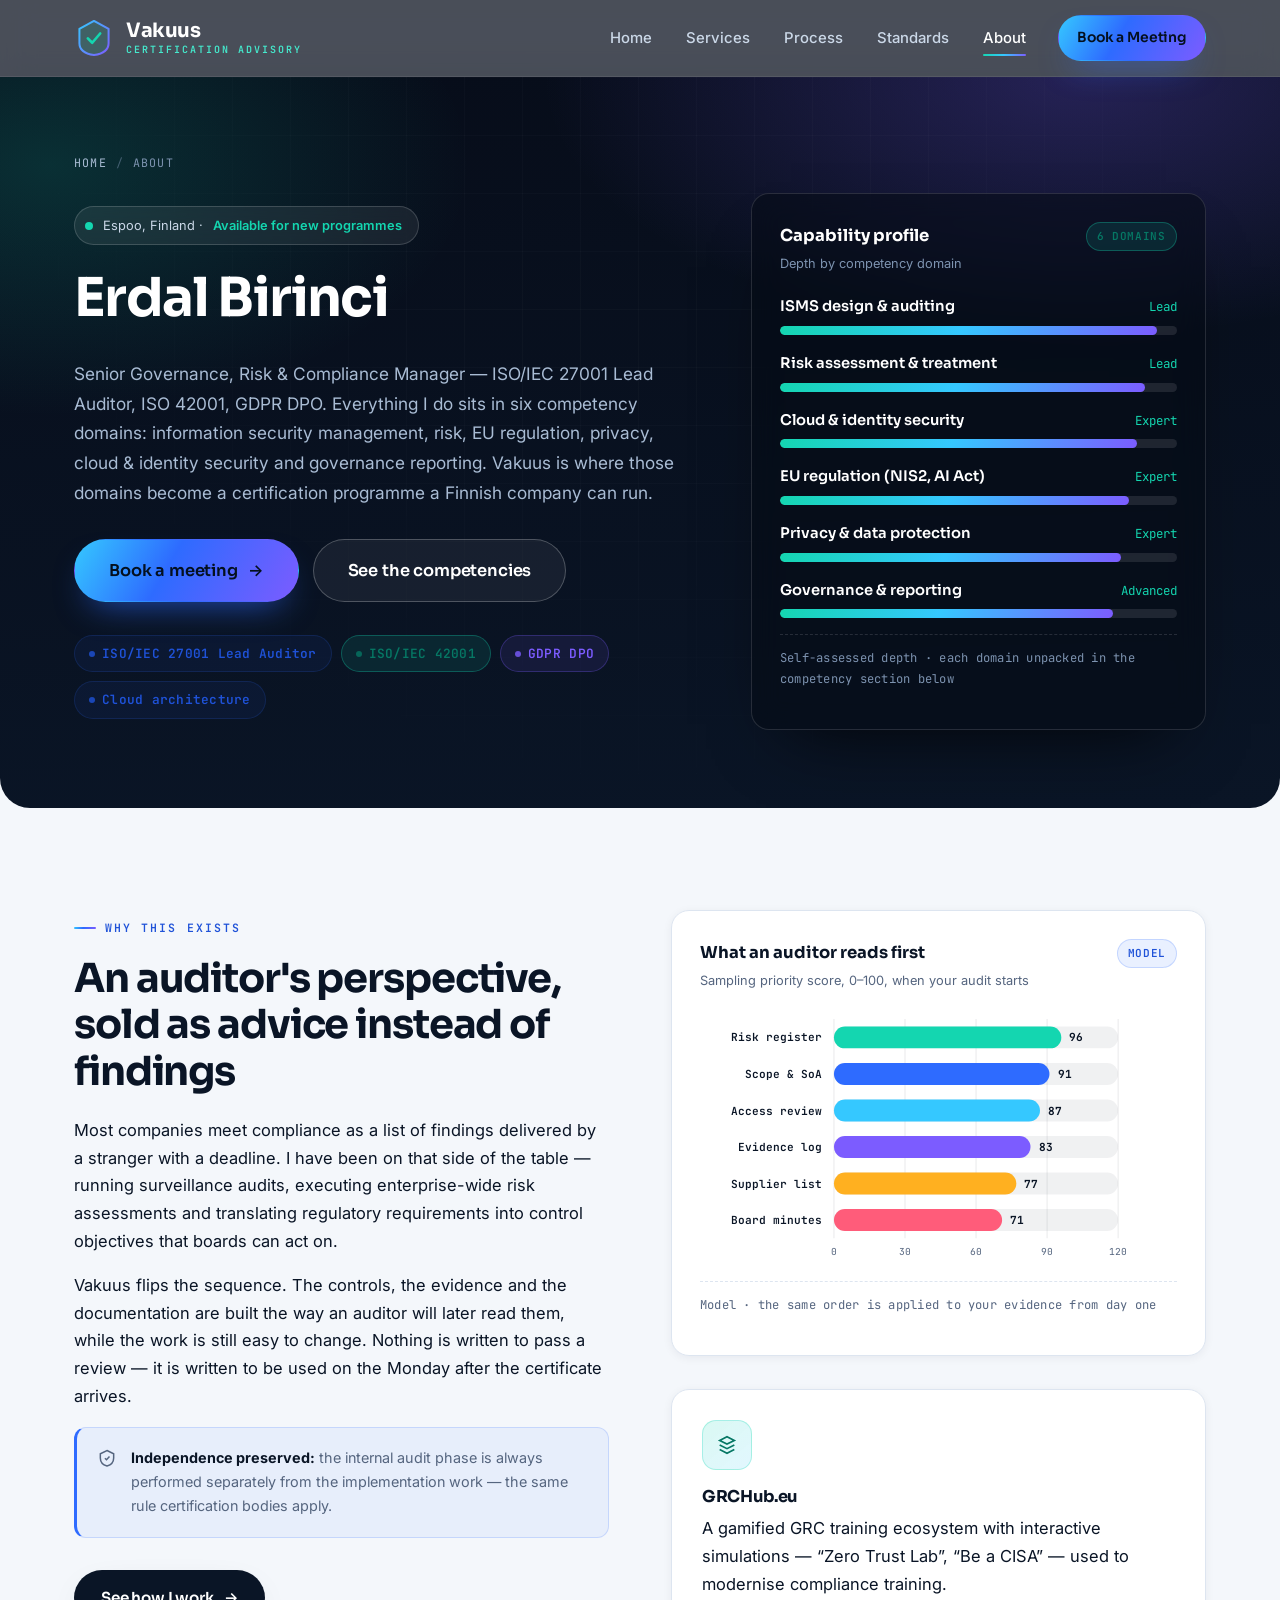
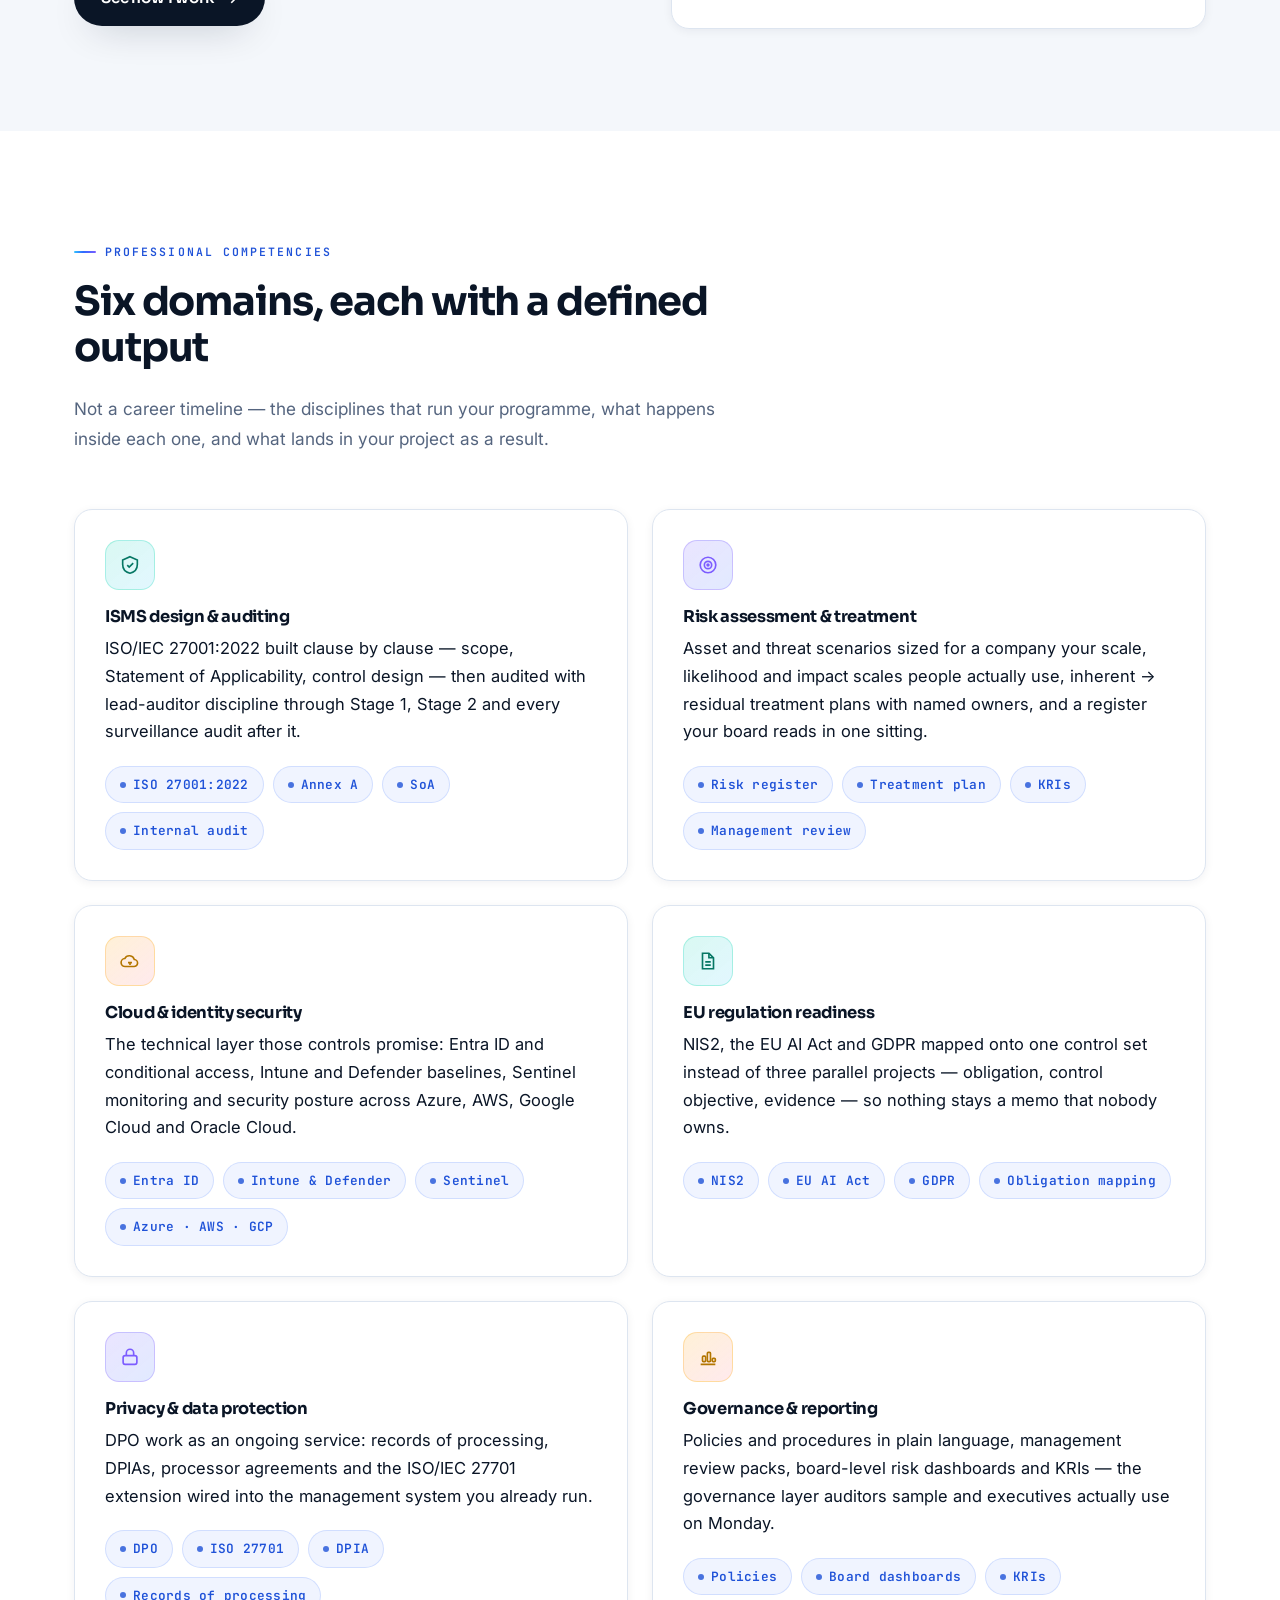
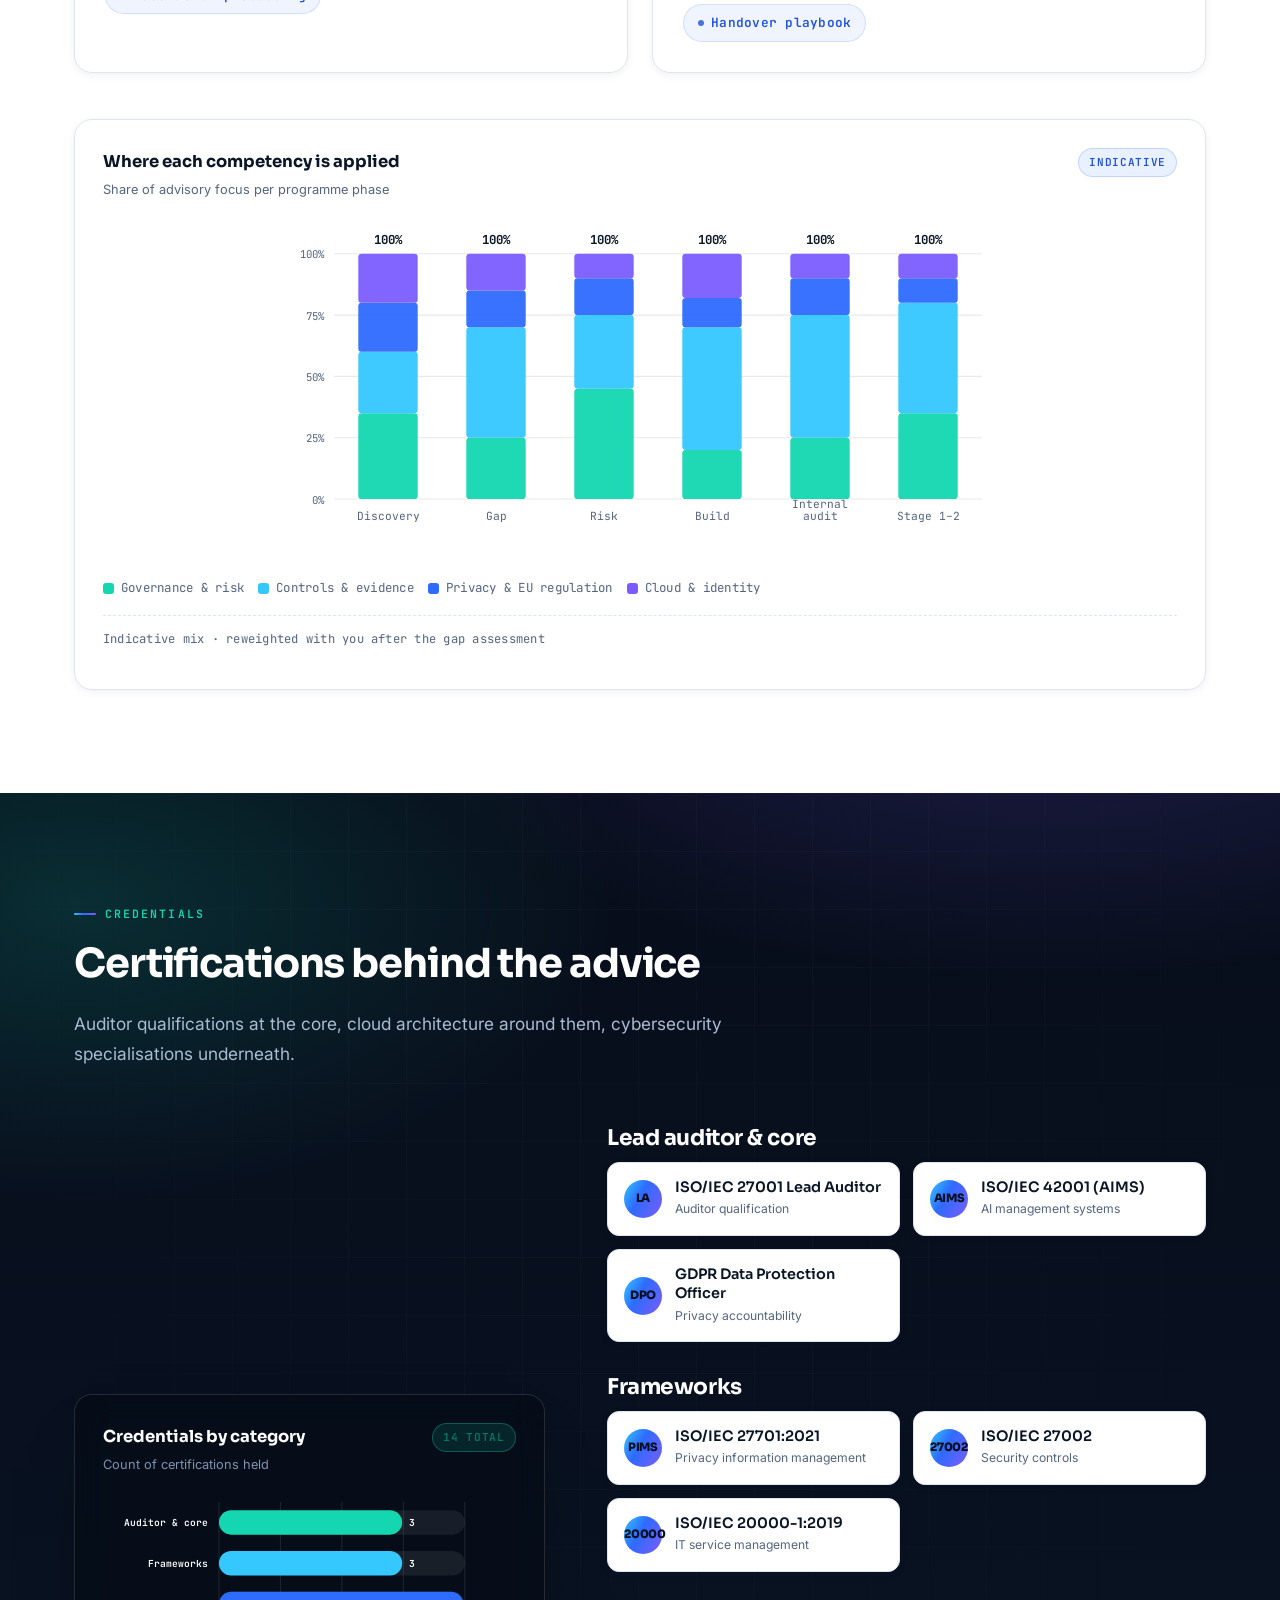
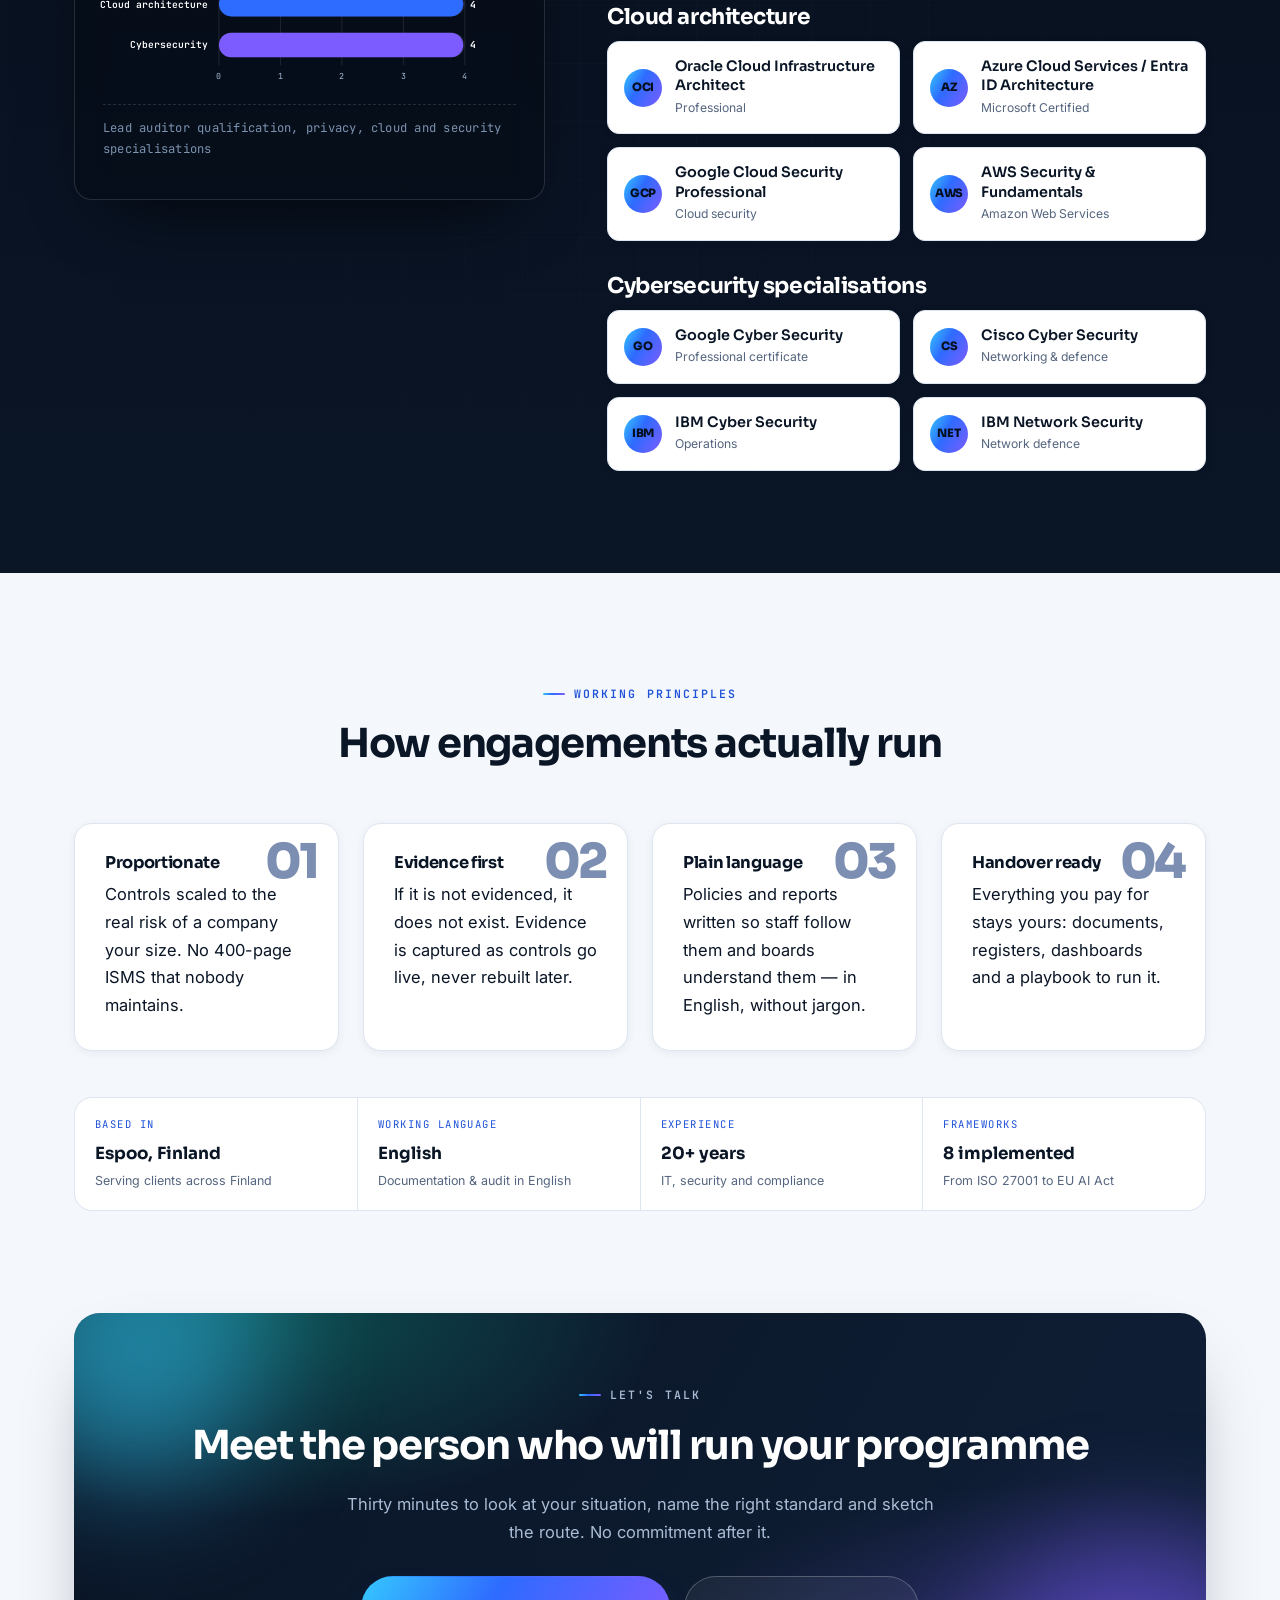
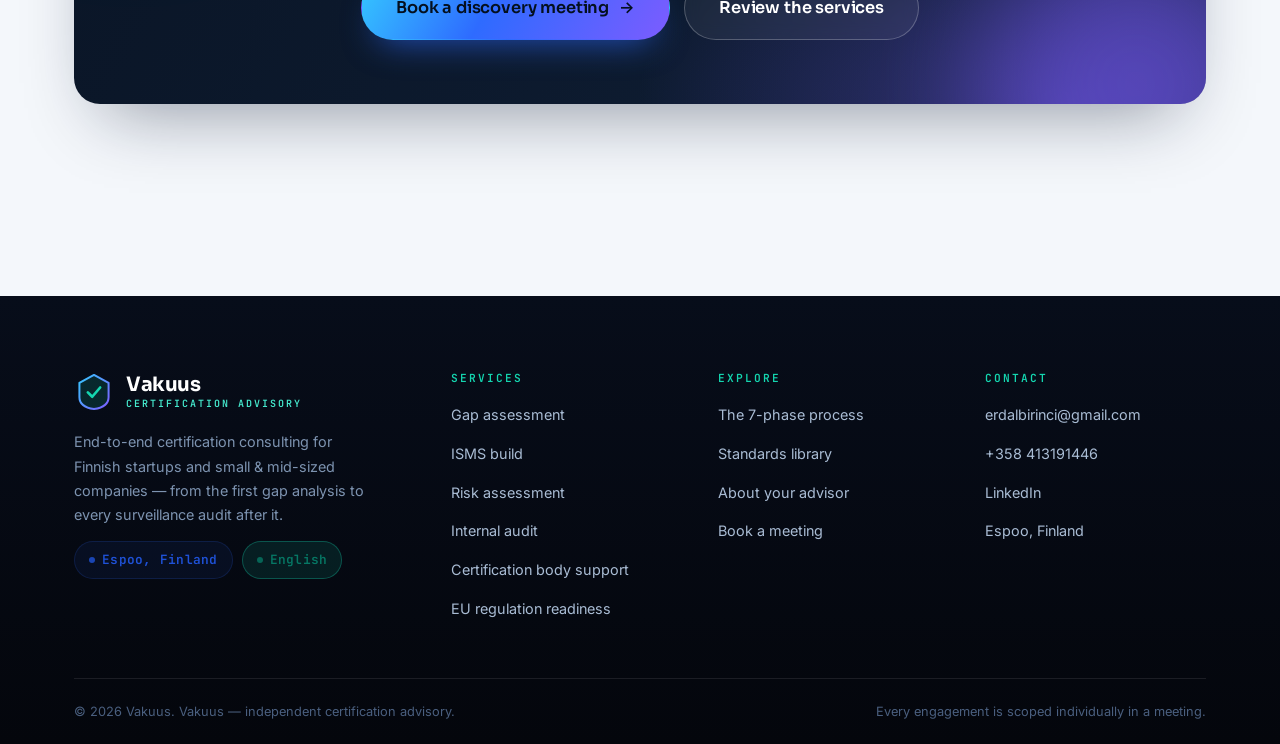
==== commit 15d9fcd1: "Quick wins: social card + favicons, custom 404, scroll progress & back-to-top, JSON-LD on every page" ====
--- a/about.html
+++ b/about.html
@@ -10,12 +10,55 @@
 <meta property="og:title" content="About your advisor — Vakuus">
 <meta property="og:description" content="Six competency domains — ISMS design, risk, EU regulation, privacy, cloud &amp; identity security and governance reporting — and an auditor's eye for what passes the audit.">
 <meta property="og:locale" content="en_GB">
+<meta property="og:url" content="https://vakuus.fi/about.html">
+<meta property="og:image" content="https://erdalbirinci.github.io/Vakuus/assets/img/og-image.png">
+<meta property="og:image:width" content="1200">
+<meta property="og:image:height" content="630">
+<meta property="og:image:alt" content="Vakuus — from zero to certified">
+<meta name="twitter:card" content="summary_large_image">
+<meta name="twitter:image" content="https://erdalbirinci.github.io/Vakuus/assets/img/og-image.png">
+<meta name="twitter:image:alt" content="Vakuus — from zero to certified">
+<link rel="icon" href="assets/img/favicon.svg" type="image/svg+xml">
+<link rel="icon" href="assets/img/favicon.ico" sizes="16x16 32x32 48x48">
+<link rel="apple-touch-icon" href="assets/img/apple-touch-icon.png">
 <link rel="canonical" href="https://vakuus.fi/about.html">
-<link rel="icon" href="data:image/svg+xml,%3Csvg xmlns='http://www.w3.org/2000/svg' viewBox='0 0 64 64'%3E%3Cdefs%3E%3ClinearGradient id='g' x1='0' y1='0' x2='1' y2='1'%3E%3Cstop offset='0' stop-color='%2335c8ff'/%3E%3Cstop offset='1' stop-color='%237c5cff'/%3E%3C/linearGradient%3E%3C/defs%3E%3Crect width='64' height='64' rx='14' fill='%23070d1a'/%3E%3Cpath d='M15 17h10l7 23 7-23h10L36 50h-8z' fill='url(%23g)'/%3E%3C/svg%3E">
+<link rel="icon" href="assets/img/favicon.svg" type="image/svg+xml">
+<link rel="icon" href="assets/img/favicon.ico" sizes="16x16 32x32 48x48">
+<link rel="apple-touch-icon" href="assets/img/apple-touch-icon.png">
 <link rel="preconnect" href="https://fonts.googleapis.com">
 <link rel="preconnect" href="https://fonts.gstatic.com" crossorigin>
 <link href="https://fonts.googleapis.com/css2?family=Sora:wght@400;600;700;800&amp;family=Inter:wght@400;500;600;700&amp;family=JetBrains+Mono:wght@400;600&amp;display=swap" rel="stylesheet">
 <link rel="stylesheet" href="assets/css/style.css">
+<script type="application/ld+json">
+{
+  "@context": "https://schema.org",
+  "@type": "Person",
+  "name": "Erdal Birinci",
+  "jobTitle": "Founder & Principal Compliance Consultant",
+  "worksFor": {
+    "@type": "Organization",
+    "name": "Vakuus",
+    "url": "https://vakuus.fi/"
+  },
+  "address": {
+    "@type": "PostalAddress",
+    "addressLocality": "Espoo",
+    "addressCountry": "FI"
+  },
+  "knowsLanguage": [
+    "English",
+    "Turkish"
+  ],
+  "knowsAbout": [
+    "ISMS design & auditing",
+    "Risk assessment & treatment",
+    "Cloud & identity security",
+    "EU regulation readiness",
+    "Privacy & data protection",
+    "Governance & reporting"
+  ]
+}
+</script>
 </head>
 <body>
 <a class="skip-link" href="#main">Skip to content</a>
--- a/assets/css/style.css
+++ b/assets/css/style.css
@@ -381,17 +381,50 @@
 }
 .console-row { display: grid; grid-template-columns: auto 1fr; gap: 20px; align-items: center; }
 .console-metrics { display: grid; gap: 12px; }
+
+/* Hero console: the seven phases, start to certificate */
+.route { list-style: none; margin: 0; padding: 0; display: grid; }
+.route-item {
+  display: grid; grid-template-columns: 27px minmax(0, 1fr) auto;
+  gap: 12px; align-items: center; padding: 7.5px 0;
+}
+.route-item + .route-item { border-top: 1px solid rgba(255,255,255,.09); }
+.route-num {
+  width: 27px; height: 27px; border-radius: 50%;
+  display: grid; place-items: center;
+  background: rgba(255,255,255,.07); border: 1px solid rgba(255,255,255,.22);
+  font-family: var(--font-mono); font-size: .66rem; font-weight: 700; color: var(--mist-200);
+}
+.route-item--start .route-num {
+  background: var(--aurora); border-color: var(--aurora);
+  color: #05231c; box-shadow: 0 0 0 4px rgba(20,214,176,.18);
+}
+.route-name {
+  font-family: var(--font-head); font-weight: 600;
+  font-size: .93rem; color: #fff; line-height: 1.32;
+}
+.route-time {
+  font-family: var(--font-mono); font-size: .68rem;
+  letter-spacing: .05em; color: var(--mist-300); white-space: nowrap;
+}
+.console-foot {
+  margin-top: 16px; padding-top: 13px;
+  border-top: 1px dashed rgba(255,255,255,.16);
+  font-family: var(--font-mono); font-size: .72rem; line-height: 1.6;
+  letter-spacing: .02em; color: var(--mist-300);
+}
 .console-tiles { display: grid; grid-template-columns: repeat(3, 1fr); gap: 12px; margin-top: 18px; }
 .tile {
   background: rgba(5, 10, 20, .45);
   border: 1px solid rgba(255,255,255,.10);
   border-radius: var(--radius-sm);
   padding: 13px 14px;
-}
-.tile-label { font-family: var(--font-mono); font-size: 9.5px; letter-spacing: .12em; text-transform: uppercase; color: var(--steel-400); }
+  display: flex; flex-direction: column;
+}
+.tile-label { font-family: var(--font-mono); font-size: 9.5px; letter-spacing: .12em; text-transform: uppercase; color: var(--steel-400); min-height: 2.6em; }
 .tile-value { font-family: var(--font-head); font-size: 1.42rem; font-weight: 700; color: #fff; line-height: 1.25; margin-top: 3px; }
-.tile-sub { font-size: .74rem; color: var(--mist-300); }
-.tile-bar { height: 5px; border-radius: 4px; background: rgba(255,255,255,.12); overflow: hidden; margin-top: 9px; }
+.tile-sub { font-size: .74rem; color: var(--mist-300); min-height: 3em; }
+.tile-bar { height: 5px; border-radius: 4px; background: rgba(255,255,255,.12); overflow: hidden; margin-top: auto; }
 .tile-bar i { display: block; height: 100%; border-radius: 4px; background: var(--aurora-gradient); width: 0; transition: width 1.4s cubic-bezier(.2,.75,.3,1); }
 
 /* ---------- Chips / tags ---------- */
@@ -939,7 +972,15 @@
   min-height: 620px;
   position: relative;
 }
-.calendly-inline-widget { min-height: 620px; }
+/* Calendly sizes its iframe from the container's EXPLICIT height.
+   With only a min-height it falls back to a 150px iframe and the
+   scheduler stays stuck behind its loading spinner — so give it a
+   fixed height (Calendly's own recommended value). */
+.calendly-inline-widget { width: 100%; height: 700px; }
+@media (max-width: 720px) {
+  /* stacked mobile layout inside the scheduler needs a little more room */
+  .calendly-inline-widget { height: 780px; }
+}
 
 .book-fallback { padding: clamp(26px, 3vw, 38px); }
 .book-fallback h3 { margin-bottom: .4em; }
@@ -1279,12 +1320,60 @@
   .stat-row { grid-template-columns: minmax(0, 1fr); }
   .console-tiles { grid-template-columns: minmax(0, 1fr); }
   .brand-tag { display: none; }
+  /* Long button labels ("Book a discovery meeting") are wider than a 320px
+     screen when forced onto a single line — let them wrap instead of
+     pushing the whole page sideways. */
+  .btn { white-space: normal; }
   /* Below phone width even the tightened table overflows — drop to a smaller
      rhythm and let long tokens (e.g. "controller/processor") wrap so all three
      columns stay on screen instead of hiding behind a scrollbar. */
   .table-wrap--fit table.data { font-size: .82rem; }
   .table-wrap--fit table.data th,
   .table-wrap--fit table.data td { padding: 9px 8px; overflow-wrap: anywhere; }
+}
+
+/* ---------- Scroll progress + back to top ---------- */
+.scroll-progress {
+  position: fixed;
+  top: 0;
+  left: 0;
+  height: 3px;
+  width: 0;
+  z-index: 130;
+  background: linear-gradient(90deg, #35c8ff, #2e6bff 45%, #7c5cff);
+  pointer-events: none;
+}
+
+.to-top {
+  position: fixed;
+  right: 22px;
+  bottom: 22px;
+  z-index: 125;
+  width: 46px;
+  height: 46px;
+  border-radius: 50%;
+  display: grid;
+  place-items: center;
+  padding: 0;
+  background: rgba(15, 31, 54, .92);
+  color: #cbd8e8;
+  border: 1px solid rgba(176, 200, 255, .28);
+  cursor: pointer;
+  opacity: 0;
+  visibility: hidden;
+  transform: translateY(8px);
+  transition: opacity .25s ease, transform .25s ease, visibility .25s ease,
+    border-color .2s ease, color .2s ease;
+  -webkit-backdrop-filter: blur(6px);
+  backdrop-filter: blur(6px);
+}
+.to-top.is-visible { opacity: 1; visibility: visible; transform: none; }
+.to-top:hover { color: #fff; border-color: #14d6b0; }
+.to-top:focus-visible { outline: 2px solid #14d6b0; outline-offset: 3px; }
+.to-top svg { width: 20px; height: 20px; }
+
+@media (max-width: 720px) {
+  .to-top { right: 14px; bottom: 14px; width: 42px; height: 42px; }
 }
 
 /* ---------- Motion preferences ---------- */
@@ -1300,7 +1389,7 @@
 
 /* ---------- Print ---------- */
 @media print {
-  .site-header, .site-footer, .nav-toggle, .btn { display: none !important; }
+  .site-header, .site-footer, .nav-toggle, .btn, .scroll-progress, .to-top { display: none !important; }
   body { background: #fff; color: #000; }
   .section, .hero, .page-hero { padding: 20px 0; background: #fff !important; color: #000 !important; }
   .section--dark, .hero, .page-hero { border: 1px solid #ccc; }
